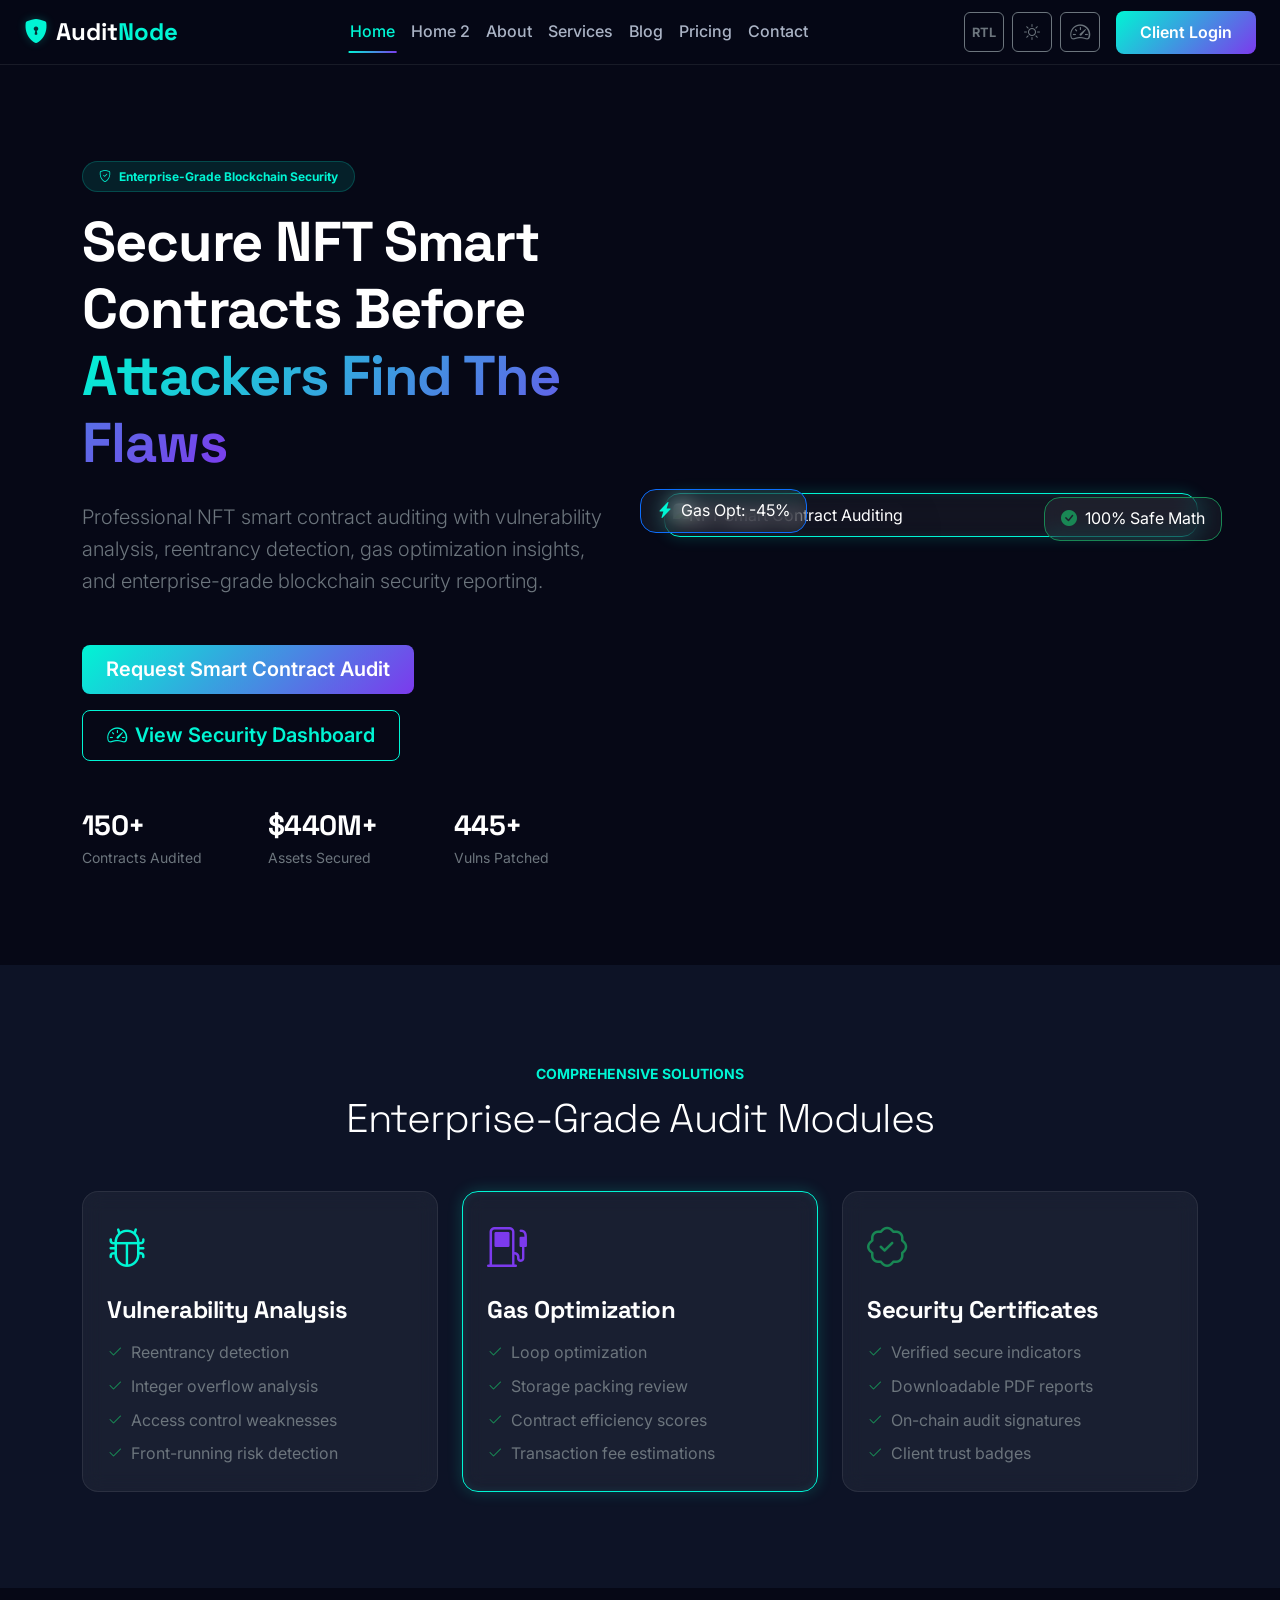
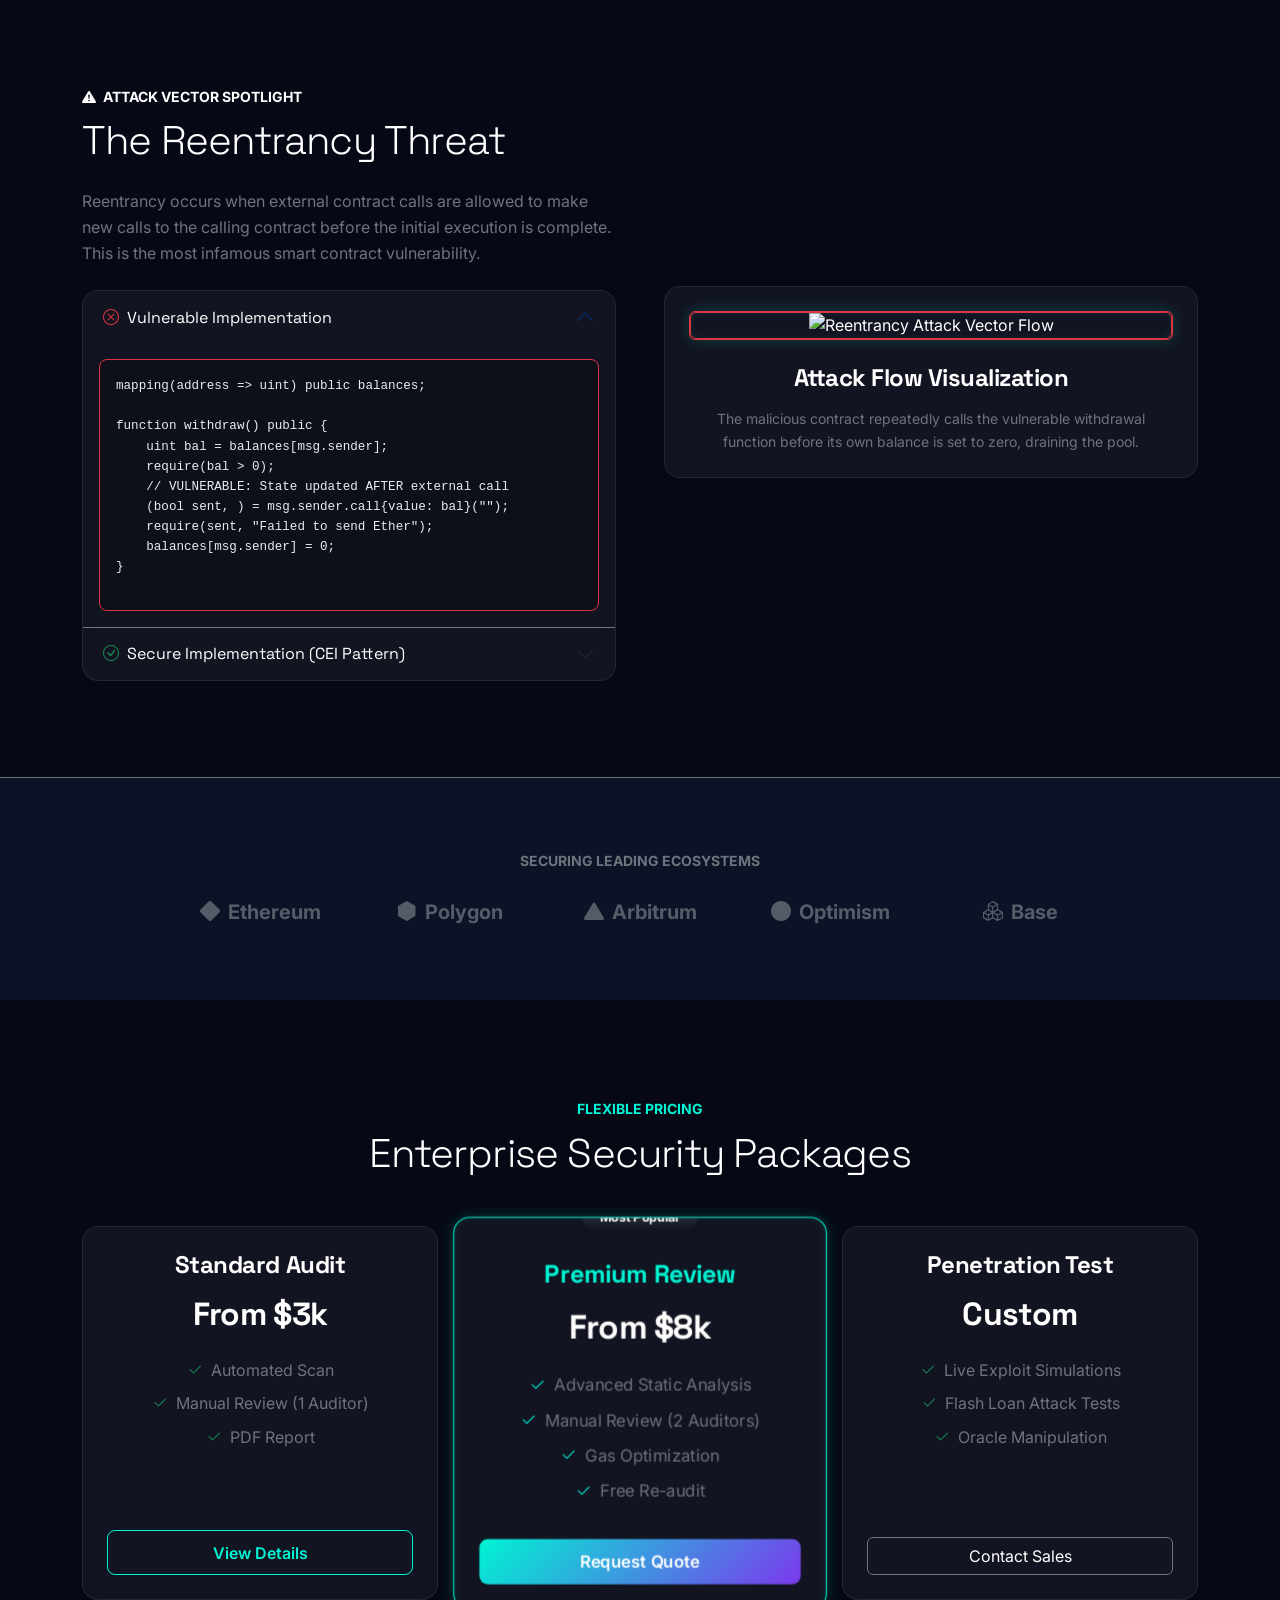
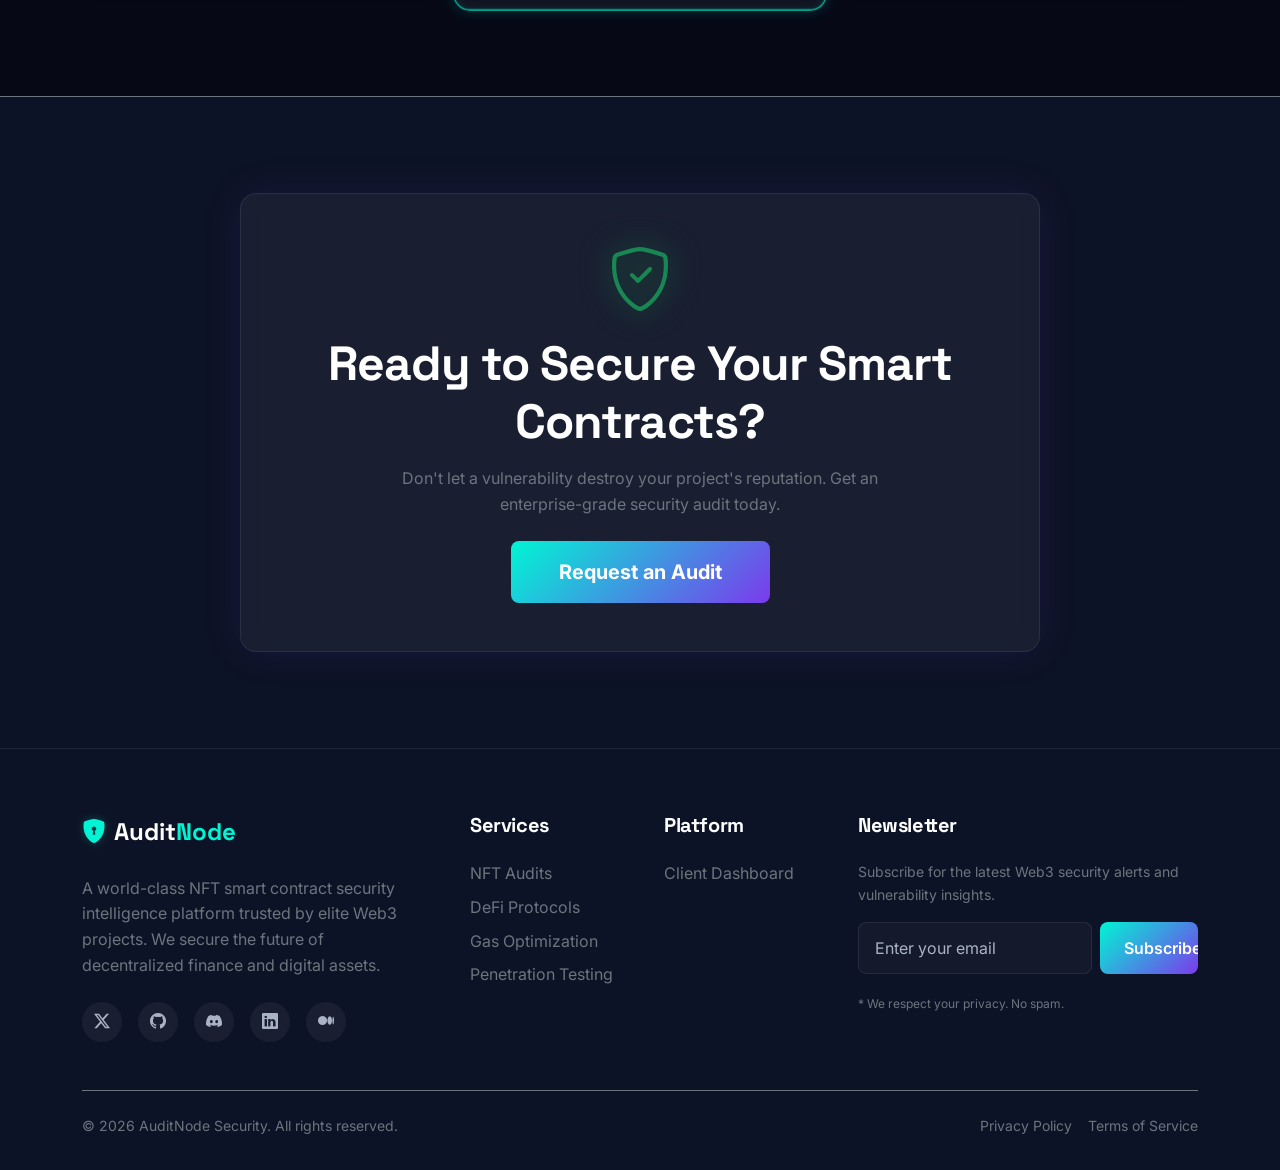
==== index.html @ d591d0d7 "first commit" ====
<!DOCTYPE html>
<html lang="en">
<head>
    <meta charset="UTF-8">
    <meta name="viewport" content="width=device-width, initial-scale=1.0">
    <title>Elite NFT Smart Contract Auditor | Web3 Security SaaS</title>
    <meta name="description" content="Professional NFT smart contract auditing with vulnerability analysis, reentrancy detection, gas optimization insights, and enterprise-grade blockchain security reporting.">
    
    <!-- Google Fonts -->
    <link rel="preconnect" href="https://fonts.googleapis.com">
    <link rel="preconnect" href="https://fonts.gstatic.com" crossorigin>
    <link href="https://fonts.googleapis.com/css2?family=Inter:wght@300;400;500;600&family=Space+Grotesk:wght@500;700&display=swap" rel="stylesheet">
    
    <!-- Bootstrap 5 CSS -->
    <link href="https://cdn.jsdelivr.net/npm/bootstrap@5.3.2/dist/css/bootstrap.min.css" rel="stylesheet">
    <!-- Bootstrap Icons -->
    <link rel="stylesheet" href="https://cdn.jsdelivr.net/npm/bootstrap-icons@1.11.1/font/bootstrap-icons.css">
    <!-- Prism.js CSS (Dark Theme) -->
    <link href="https://cdnjs.cloudflare.com/ajax/libs/prism/1.29.0/themes/prism-tomorrow.min.css" rel="stylesheet" />
    
    <!-- Custom CSS -->
    <link rel="stylesheet" href="assets/css/style.css">
    <link rel="stylesheet" href="assets/css/dark-mode.css">
    <link rel="stylesheet" href="assets/css/rtl.css">
</head>
<body data-theme="dark">

    <!-- Navbar -->
    <nav class="navbar navbar-expand-xl navbar-glass">
        <div class="container-fluid px-4">
            <!-- Left: Logo & Brand -->
            <a class="navbar-brand" href="index.html">
                <i class="bi bi-shield-lock-fill"></i>
                <span>Audit<span class="text-primary-accent">Node</span></span>
            </a>
            
            <!-- Mobile Toggle -->
            <button class="navbar-toggler border-0 shadow-none text-body" type="button" data-bs-toggle="collapse" data-bs-target="#navbarNav">
                <i class="bi bi-list fs-2"></i>
            </button>
            
            <!-- Center & Right -->
            <div class="collapse navbar-collapse" id="navbarNav">
                <ul class="navbar-nav mx-auto">
                    <li class="nav-item"><a class="nav-link active" href="index.html">Home</a></li>
                    <li class="nav-item"><a class="nav-link" href="home2.html">Home 2</a></li>
                    <li class="nav-item"><a class="nav-link" href="about.html">About</a></li>
                    <li class="nav-item"><a class="nav-link" href="services.html">Services</a></li>
                    <li class="nav-item"><a class="nav-link" href="blog.html">Blog</a></li>
                    <li class="nav-item"><a class="nav-link" href="pricing.html">Pricing</a></li>
                    <li class="nav-item"><a class="nav-link" href="contact.html">Contact</a></li>
                </ul>
                <div class="d-flex align-items-center gap-2 mt-3 mt-xl-0">
                    <a href="#" id="rtlToggle" class="btn btn-outline-secondary d-flex align-items-center justify-content-center fw-bold" style="width: 40px; height: 40px; font-size: 0.8rem;" title="Toggle RTL">RTL</a>
                    <a href="#" id="themeToggle" class="btn btn-outline-secondary d-flex align-items-center justify-content-center" style="width: 40px; height: 40px;" title="Toggle Theme"><i class="bi bi-sun fs-5"></i></a>
                    <a href="dashboard.html" class="btn btn-outline-secondary d-flex align-items-center justify-content-center" style="width: 40px; height: 40px;" title="Dashboard"><i class="bi bi-speedometer2 fs-5"></i></a>
                    <a href="login.html" class="btn btn-gradient fw-semibold ms-2">Client Login</a>
                </div>
            </div>
        </div>
    </nav>

    <!-- Hero Section -->
    <section class="hero-section">
        <div id="particles-js"></div>
        <div class="container hero-content">
            <div class="row align-items-center g-5">
                <div class="col-lg-6 fade-up">
                    <div class="badge badge-soft-info mb-3 px-3 py-2 rounded-pill">
                        <i class="bi bi-shield-check me-2"></i>Enterprise-Grade Blockchain Security
                    </div>
                    <h1 class="display-4 fw-bold mb-4">
                        Secure NFT Smart Contracts Before <span class="text-gradient">Attackers Find The Flaws</span>
                    </h1>
                    <p class="lead text-secondary mb-5">
                        Professional NFT smart contract auditing with vulnerability analysis, reentrancy detection, gas optimization insights, and enterprise-grade blockchain security reporting.
                    </p>
                    <div class="d-flex flex-wrap gap-3">
                        <a href="contact.html" class="btn btn-gradient btn-lg">Request Smart Contract Audit</a>
                        <a href="dashboard.html" class="btn btn-outline-glow btn-lg"><i class="bi bi-speedometer2 me-2"></i>View Security Dashboard</a>
                    </div>
                    
                    <div class="row mt-5">
                        <div class="col-4">
                            <h3 class="mb-1 fw-bold"><span class="counter-value" data-target="150">0</span>+</h3>
                            <p class="text-secondary small mb-0">Contracts Audited</p>
                        </div>
                        <div class="col-4">
                            <h3 class="mb-1 fw-bold">$<span class="counter-value" data-target="500">0</span>M+</h3>
                            <p class="text-secondary small mb-0">Assets Secured</p>
                        </div>
                        <div class="col-4">
                            <h3 class="mb-1 fw-bold"><span class="counter-value" data-target="450">0</span>+</h3>
                            <p class="text-secondary small mb-0">Vulns Patched</p>
                        </div>
                    </div>
                </div>
                <div class="col-lg-6 hero-visual fade-up position-relative">
                    <!-- NFT Image Card -->
                    <div class="glass-card neon-border p-2 position-relative" style="z-index: 2;">
                        <img src="https://storage.ghost.io/c/d1/14/d114cb3d-6b95-4710-8c36-fdcbff0ed991/content/images/2025/06/nft-min-1.jpg" alt="NFT Smart Contract Auditing" class="img-fluid rounded w-100 shadow-lg">
                    </div>
                    
                    <!-- Floating Elements -->
                    <div class="position-absolute glass-card px-3 py-2 border-success" style="top: 10%; right: 0; z-index: 3; animation: float 4s ease-in-out infinite;">
                        <i class="bi bi-check-circle-fill text-success me-2"></i>100% Safe Math
                    </div>
                    <div class="position-absolute glass-card px-3 py-2 border-primary" style="bottom: 10%; left: 0; z-index: 3; animation: float 5s ease-in-out infinite alternate;">
                        <i class="bi bi-lightning-charge-fill text-primary-accent me-2"></i>Gas Opt: -45%
                    </div>
                </div>
            </div>
        </div>
    </section>

    <!-- Services / Modules Section -->
    <section class="py-5 bg-secondary-dark">
        <div class="container py-5">
            <div class="text-center mb-5 fade-up">
                <span class="text-primary-accent fw-bold tracking-wide text-uppercase small">Comprehensive Solutions</span>
                <h2 class="display-6 mt-2">Enterprise-Grade Audit Modules</h2>
            </div>
            
            <div class="row g-4">
                <div class="col-md-4 fade-up">
                    <div class="glass-card h-100">
                        <div class="text-primary-accent fs-1 mb-3"><i class="bi bi-bug"></i></div>
                        <h4 class="mb-3">Vulnerability Analysis</h4>
                        <ul class="list-unstyled text-secondary mb-0">
                            <li class="mb-2"><i class="bi bi-check2 text-success me-2"></i>Reentrancy detection</li>
                            <li class="mb-2"><i class="bi bi-check2 text-success me-2"></i>Integer overflow analysis</li>
                            <li class="mb-2"><i class="bi bi-check2 text-success me-2"></i>Access control weaknesses</li>
                            <li><i class="bi bi-check2 text-success me-2"></i>Front-running risk detection</li>
                        </ul>
                    </div>
                </div>
                <div class="col-md-4 fade-up" style="transition-delay: 0.1s;">
                    <div class="glass-card h-100 neon-border">
                        <div class="text-secondary-accent fs-1 mb-3"><i class="bi bi-fuel-pump"></i></div>
                        <h4 class="mb-3">Gas Optimization</h4>
                        <ul class="list-unstyled text-secondary mb-0">
                            <li class="mb-2"><i class="bi bi-check2 text-success me-2"></i>Loop optimization</li>
                            <li class="mb-2"><i class="bi bi-check2 text-success me-2"></i>Storage packing review</li>
                            <li class="mb-2"><i class="bi bi-check2 text-success me-2"></i>Contract efficiency scores</li>
                            <li><i class="bi bi-check2 text-success me-2"></i>Transaction fee estimations</li>
                        </ul>
                    </div>
                </div>
                <div class="col-md-4 fade-up" style="transition-delay: 0.2s;">
                    <div class="glass-card h-100">
                        <div class="text-success fs-1 mb-3"><i class="bi bi-patch-check"></i></div>
                        <h4 class="mb-3">Security Certificates</h4>
                        <ul class="list-unstyled text-secondary mb-0">
                            <li class="mb-2"><i class="bi bi-check2 text-success me-2"></i>Verified secure indicators</li>
                            <li class="mb-2"><i class="bi bi-check2 text-success me-2"></i>Downloadable PDF reports</li>
                            <li class="mb-2"><i class="bi bi-check2 text-success me-2"></i>On-chain audit signatures</li>
                            <li><i class="bi bi-check2 text-success me-2"></i>Client trust badges</li>
                        </ul>
                    </div>
                </div>
            </div>
        </div>
    </section>

    <!-- Reentrancy Showcase Section -->
    <section class="py-5">
        <div class="container py-5">
            <div class="row align-items-center g-5">
                <div class="col-lg-6 fade-up">
                    <span class="text-alert-red fw-bold text-uppercase small"><i class="bi bi-exclamation-triangle-fill me-1"></i> Attack Vector Spotlight</span>
                    <h2 class="display-6 mt-2 mb-4">The Reentrancy Threat</h2>
                    <p class="text-secondary mb-4">Reentrancy occurs when external contract calls are allowed to make new calls to the calling contract before the initial execution is complete. This is the most infamous smart contract vulnerability.</p>
                    
                    <div class="accordion glass-card p-0" id="reentrancyAccordion">
                        <div class="accordion-item bg-transparent border-0 border-bottom border-secondary">
                            <h2 class="accordion-header">
                                <button class="accordion-button bg-transparent text-white shadow-none" type="button" data-bs-toggle="collapse" data-bs-target="#collapseOne">
                                    <i class="bi bi-x-circle text-danger me-2"></i> Vulnerable Implementation
                                </button>
                            </h2>
                            <div id="collapseOne" class="accordion-collapse collapse show" data-bs-parent="#reentrancyAccordion">
                                <div class="accordion-body p-0">
<div class="code-preview m-3 border-danger">
<pre><code class="language-solidity">mapping(address => uint) public balances;

function withdraw() public {
    uint bal = balances[msg.sender];
    require(bal > 0);
    // VULNERABLE: State updated AFTER external call
    (bool sent, ) = msg.sender.call{value: bal}("");
    require(sent, "Failed to send Ether");
    balances[msg.sender] = 0;
}</code></pre>
</div>
                                </div>
                            </div>
                        </div>
                        <div class="accordion-item bg-transparent border-0">
                            <h2 class="accordion-header">
                                <button class="accordion-button collapsed bg-transparent text-white shadow-none" type="button" data-bs-toggle="collapse" data-bs-target="#collapseTwo">
                                    <i class="bi bi-check-circle text-success me-2"></i> Secure Implementation (CEI Pattern)
                                </button>
                            </h2>
                            <div id="collapseTwo" class="accordion-collapse collapse" data-bs-parent="#reentrancyAccordion">
                                <div class="accordion-body p-0">
<div class="code-preview m-3 border-success">
<pre><code class="language-solidity">mapping(address => uint) public balances;

function withdraw() public {
    uint bal = balances[msg.sender];
    require(bal > 0);
    // SECURE: Checks, Effects, Interactions pattern
    balances[msg.sender] = 0; // State updated BEFORE external call
    (bool sent, ) = msg.sender.call{value: bal}("");
    require(sent, "Failed to send Ether");
}</code></pre>
</div>
                                </div>
                            </div>
                        </div>
                    </div>
                </div>
                <div class="col-lg-6 fade-up">
                    <div class="glass-card text-center p-4 position-relative">
                        <!-- Attack Vector Image -->
                        <div class="mb-4 rounded overflow-hidden position-relative neon-border border-danger">
                            <img src="https://media.licdn.com/dms/image/v2/D4E12AQFUWJrMq8ER4A/article-cover_image-shrink_720_1280/article-cover_image-shrink_720_1280/0/1655355223295?e=2147483647&v=beta&t=M8dAw0HPWgFffzDukhewVV6PoxAQ0pOAxGN2ofSIiz8" alt="Reentrancy Attack Vector Flow" class="img-fluid w-100">
                            <div class="position-absolute w-100 h-100 border border-danger top-0 start-0 rounded" style="animation: pulse 2s infinite; pointer-events: none;"></div>
                        </div>
                        <h4 class="mb-3">Attack Flow Visualization</h4>
                        <p class="text-secondary small mb-0">The malicious contract repeatedly calls the vulnerable withdrawal function before its own balance is set to zero, draining the pool.</p>
                    </div>
                </div>
            </div>
        </div>
    </section>

    <!-- New Section 1: Supported Networks -->
    <section class="py-5 bg-secondary-dark border-top border-secondary">
        <div class="container py-4 fade-up">
            <div class="row text-center mb-4">
                <div class="col-12">
                    <p class="text-secondary text-uppercase tracking-wide small fw-bold mb-0">Securing Leading Ecosystems</p>
                </div>
            </div>
            <div class="row g-4 align-items-center justify-content-center text-secondary opacity-75">
                <div class="col-6 col-md-2 text-center fs-5 fw-bold"><i class="bi bi-diamond-fill me-2"></i>Ethereum</div>
                <div class="col-6 col-md-2 text-center fs-5 fw-bold"><i class="bi bi-hexagon-fill me-2"></i>Polygon</div>
                <div class="col-6 col-md-2 text-center fs-5 fw-bold"><i class="bi bi-triangle-fill me-2"></i>Arbitrum</div>
                <div class="col-6 col-md-2 text-center fs-5 fw-bold"><i class="bi bi-circle-fill me-2"></i>Optimism</div>
                <div class="col-6 col-md-2 text-center fs-5 fw-bold"><i class="bi bi-boxes me-2"></i>Base</div>
            </div>
        </div>
    </section>

    <!-- New Section 2: Pricing Plans Preview -->
    <section class="py-5">
        <div class="container py-5">
            <div class="text-center mb-5 fade-up">
                <span class="text-primary-accent fw-bold text-uppercase small">Flexible Pricing</span>
                <h2 class="display-6 mt-2">Enterprise Security Packages</h2>
            </div>
            <div class="row g-4 justify-content-center">
                <div class="col-lg-4 col-md-6 fade-up">
                    <div class="glass-card h-100 p-4 text-center hover-effect d-flex flex-column">
                        <h4 class="mb-3">Standard Audit</h4>
                        <h2 class="fw-bold mb-4 text-white">From $3k</h2>
                        <ul class="list-unstyled text-secondary mb-4 flex-grow-1">
                            <li class="mb-2"><i class="bi bi-check2 text-success me-2"></i>Automated Scan</li>
                            <li class="mb-2"><i class="bi bi-check2 text-success me-2"></i>Manual Review (1 Auditor)</li>
                            <li class="mb-2"><i class="bi bi-check2 text-success me-2"></i>PDF Report</li>
                        </ul>
                        <a href="pricing.html" class="btn btn-outline-glow w-100 mt-auto">View Details</a>
                    </div>
                </div>
                <div class="col-lg-4 col-md-6 fade-up" style="transition-delay: 0.1s;">
                    <div class="glass-card h-100 p-4 text-center neon-border transform-hover position-relative d-flex flex-column" style="transform: scale(1.05); z-index: 2;">
                        <div class="position-absolute top-0 start-50 translate-middle badge bg-gradient rounded-pill px-3 py-2 text-white" style="background: var(--gradient-accent);">Most Popular</div>
                        <h4 class="mb-3 mt-3 text-primary-accent">Premium Review</h4>
                        <h2 class="fw-bold mb-4 text-white">From $8k</h2>
                        <ul class="list-unstyled text-secondary mb-4 flex-grow-1">
                            <li class="mb-2"><i class="bi bi-check2 text-primary-accent me-2"></i>Advanced Static Analysis</li>
                            <li class="mb-2"><i class="bi bi-check2 text-primary-accent me-2"></i>Manual Review (2 Auditors)</li>
                            <li class="mb-2"><i class="bi bi-check2 text-primary-accent me-2"></i>Gas Optimization</li>
                            <li class="mb-2"><i class="bi bi-check2 text-primary-accent me-2"></i>Free Re-audit</li>
                        </ul>
                        <a href="contact.html" class="btn btn-gradient w-100 mt-auto">Request Quote</a>
                    </div>
                </div>
                <div class="col-lg-4 col-md-6 fade-up" style="transition-delay: 0.2s;">
                    <div class="glass-card h-100 p-4 text-center hover-effect d-flex flex-column">
                        <h4 class="mb-3">Penetration Test</h4>
                        <h2 class="fw-bold mb-4 text-white">Custom</h2>
                        <ul class="list-unstyled text-secondary mb-4 flex-grow-1">
                            <li class="mb-2"><i class="bi bi-check2 text-success me-2"></i>Live Exploit Simulations</li>
                            <li class="mb-2"><i class="bi bi-check2 text-success me-2"></i>Flash Loan Attack Tests</li>
                            <li class="mb-2"><i class="bi bi-check2 text-success me-2"></i>Oracle Manipulation</li>
                        </ul>
                        <a href="contact.html" class="btn btn-outline-secondary border-secondary text-white w-100 mt-auto">Contact Sales</a>
                    </div>
                </div>
            </div>
        </div>
    </section>

    <!-- New Section 3: Final CTA -->
    <section class="py-5 position-relative overflow-hidden bg-secondary-dark border-top border-secondary">
        <div class="container py-5 text-center position-relative z-index-2 fade-up">
            <div class="glass-card p-5 border-secondary-accent mx-auto" style="max-width: 800px; box-shadow: 0 0 40px rgba(124, 58, 237, 0.1);">
                <i class="bi bi-shield-check display-3 text-success mb-3 d-block" style="filter: drop-shadow(0 0 15px rgba(34, 197, 94, 0.5));"></i>
                <h2 class="display-5 fw-bold mb-3">Ready to Secure Your Smart Contracts?</h2>
                <p class="text-secondary mb-4 mx-auto" style="max-width: 500px;">Don't let a vulnerability destroy your project's reputation. Get an enterprise-grade security audit today.</p>
                <div class="d-flex flex-column flex-sm-row justify-content-center gap-3">
                    <a href="contact.html" class="btn btn-gradient btn-lg px-5 py-3 fw-bold">Request an Audit</a>
                </div>
            </div>
        </div>
    </section>
    <!-- Footer -->
    <footer class="footer">
        <div class="container">
            <div class="row g-5">
                <div class="col-lg-4">
                    <a class="navbar-brand mb-4 d-inline-flex" href="index.html">
                        <i class="bi bi-shield-lock-fill"></i>
                        <span>Audit<span class="text-primary-accent">Node</span></span>
                    </a>
                    <p class="text-secondary mb-4">A world-class NFT smart contract security intelligence platform trusted by elite Web3 projects. We secure the future of decentralized finance and digital assets.</p>
                    <div class="d-flex gap-3">
                        <a href="#" class="social-icon"><i class="bi bi-twitter-x"></i></a>
                        <a href="#" class="social-icon"><i class="bi bi-github"></i></a>
                        <a href="#" class="social-icon"><i class="bi bi-discord"></i></a>
                        <a href="#" class="social-icon"><i class="bi bi-linkedin"></i></a>
                        <a href="#" class="social-icon"><i class="bi bi-medium"></i></a>
                    </div>
                </div>
                <div class="col-lg-2 col-md-4">
                    <h5 class="mb-4">Services</h5>
                    <ul class="list-unstyled text-secondary">
                        <li class="mb-2"><a href="#" class="text-secondary text-decoration-none hover-primary">NFT Audits</a></li>
                        <li class="mb-2"><a href="#" class="text-secondary text-decoration-none hover-primary">DeFi Protocols</a></li>
                        <li class="mb-2"><a href="#" class="text-secondary text-decoration-none hover-primary">Gas Optimization</a></li>
                        <li class="mb-2"><a href="#" class="text-secondary text-decoration-none hover-primary">Penetration Testing</a></li>
                    </ul>
                </div>
                <div class="col-lg-2 col-md-4">
                    <h5 class="mb-4">Platform</h5>
                    <ul class="list-unstyled text-secondary">
                        <li class="mb-2"><a href="dashboard.html" class="text-secondary text-decoration-none hover-primary">Client Dashboard</a></li>
                    </ul>
                </div>
                <div class="col-lg-4 col-md-4">
                    <h5 class="mb-4">Newsletter</h5>
                    <p class="text-secondary small mb-3">Subscribe for the latest Web3 security alerts and vulnerability insights.</p>
                    <form class="d-flex gap-2 mb-3">
                        <input type="email" class="form-control form-control-glass" placeholder="Enter your email">
                        <button class="btn btn-gradient" type="button">Subscribe</button>
                    </form>
                    <small class="text-secondary" style="font-size: 0.75rem;">* We respect your privacy. No spam.</small>
                </div>
            </div>
            <div class="border-top border-secondary mt-5 pt-4 d-flex flex-column flex-md-row justify-content-between align-items-center">
                <p class="text-secondary small mb-0">&copy; 2026 AuditNode Security. All rights reserved.</p>
                <div class="d-flex gap-3 mt-3 mt-md-0">
                    <a href="#" class="text-secondary small text-decoration-none hover-primary">Privacy Policy</a>
                    <a href="#" class="text-secondary small text-decoration-none hover-primary">Terms of Service</a>
                </div>
            </div>
        </div>
    </footer>

    <!-- Scripts -->
    <script src="https://cdn.jsdelivr.net/npm/bootstrap@5.3.2/dist/js/bootstrap.bundle.min.js"></script>
    <script src="https://cdnjs.cloudflare.com/ajax/libs/prism/1.29.0/prism.min.js"></script>
    <script src="https://cdnjs.cloudflare.com/ajax/libs/prism/1.29.0/components/prism-solidity.min.js"></script>
    <script src="https://cdn.jsdelivr.net/particles.js/2.0.0/particles.min.js"></script>
    <script src="https://cdn.jsdelivr.net/npm/chart.js"></script>
    <script src="assets/js/main.js"></script>
    
    <script>
        // Init Particles JS for Hero
        if(document.getElementById('particles-js')) {
            particlesJS("particles-js", {
                "particles": {
                    "number": { "value": 40, "density": { "enable": true, "value_area": 800 } },
                    "color": { "value": "#00f5d4" },
                    "shape": { "type": "circle" },
                    "opacity": { "value": 0.2, "random": false },
                    "size": { "value": 3, "random": true },
                    "line_linked": { "enable": true, "distance": 150, "color": "#7c3aed", "opacity": 0.2, "width": 1 },
                    "move": { "enable": true, "speed": 2, "direction": "none", "random": false, "straight": false, "out_mode": "out", "bounce": false }
                },
                "interactivity": {
                    "detect_on": "canvas",
                    "events": { "onhover": { "enable": true, "mode": "grab" }, "onclick": { "enable": true, "mode": "push" }, "resize": true },
                    "modes": { "grab": { "distance": 140, "line_linked": { "opacity": 0.5 } }, "push": { "particles_nb": 4 } }
                },
                "retina_detect": true
            });
        }
    </script>
</body>
</html>
---- assets/css/style.css ----
/* CSS Variables - Default (Dark Theme) */
:root {
    --primary-bg: #060816;
    --secondary-bg: #0d1326;
    --card-bg: rgba(255, 255, 255, 0.05);
    --primary-accent: #00f5d4;
    --secondary-accent: #7c3aed;
    --alert-red: #ef4444;
    --warning: #f59e0b;
    --success: #22c55e;
    --text-primary: #ffffff;
    --text-secondary: #aab3c5;
    --border-color: rgba(255, 255, 255, 0.08);
    --glow-color: rgba(0, 245, 212, 0.24);
    --gradient-accent: linear-gradient(135deg, #00f5d4, #7c3aed);
    --font-heading: 'Space Grotesk', sans-serif;
    --font-body: 'Inter', sans-serif;
    --navbar-bg: rgba(6, 8, 22, 0.8);
    --sidebar-bg: rgba(13, 19, 38, 0.95);
}

[data-theme="light"] {
    --primary-bg: #f8fafc;
    --secondary-bg: #ffffff;
    --card-bg: #ffffff;
    --primary-accent: #059669; /* Darker teal for contrast */
    --secondary-accent: #6d28d9;
    --alert-red: #dc2626;
    --warning: #d97706;
    --success: #16a34a;
    --text-primary: #0f172a;
    --text-secondary: #475569;
    --border-color: rgba(0, 0, 0, 0.1);
    --glow-color: rgba(5, 150, 105, 0.15);
    --navbar-bg: rgba(255, 255, 255, 0.8);
    --sidebar-bg: rgba(255, 255, 255, 0.95);
}

* {
    margin: 0;
    padding: 0;
    box-sizing: border-box;
}

body {
    font-family: var(--font-body);
    background-color: var(--primary-bg);
    color: var(--text-primary);
    line-height: 1.6;
    overflow-x: hidden;
    transition: background-color 0.3s ease, color 0.3s ease;
}

h1, h2, h3, h4, h5, h6 {
    font-family: var(--font-heading);
    font-weight: 700;
    color: var(--text-primary);
    margin-bottom: 1rem;
    letter-spacing: -0.02em;
}

a {
    color: var(--primary-accent);
    text-decoration: none;
    transition: all 0.3s ease;
}

a:hover {
    color: var(--text-primary);
    text-shadow: 0 0 8px var(--glow-color);
}

.hover-primary {
    transition: all 0.3s ease;
}

.hover-primary:hover {
    color: var(--primary-accent) !important;
    text-shadow: 0 0 8px var(--glow-color);
}

/* Typography Utilities */
.text-primary-accent { color: var(--primary-accent) !important; }
.text-secondary-accent { color: var(--secondary-accent) !important; }
.text-gradient {
    background: var(--gradient-accent);
    -webkit-background-clip: text;
    -webkit-text-fill-color: transparent;
    background-clip: text;
}

/* Background Utilities */
.bg-primary-dark { background-color: var(--primary-bg) !important; }
.bg-secondary-dark { background-color: var(--secondary-bg) !important; }

/* Navbar - Glassmorphism */
.navbar-glass {
    background: var(--navbar-bg);
    backdrop-filter: blur(12px);
    -webkit-backdrop-filter: blur(12px);
    border-bottom: 1px solid var(--border-color);
    position: sticky;
    top: 0;
    z-index: 1030;
    transition: all 0.3s ease;
}

.navbar-brand {
    font-family: var(--font-heading);
    font-weight: 700;
    font-size: 1.5rem;
    color: var(--text-primary) !important;
    display: flex;
    align-items: center;
    gap: 0.5rem;
}

.navbar-brand i {
    color: var(--primary-accent);
    text-shadow: 0 0 10px var(--glow-color);
}

.nav-link {
    color: var(--text-secondary) !important;
    font-weight: 500;
    padding: 0.5rem 1rem;
    position: relative;
    transition: color 0.3s ease;
}

.nav-link:hover, .nav-link.active {
    color: var(--primary-accent) !important;
}

.nav-link::after {
    content: '';
    position: absolute;
    bottom: 0;
    left: 50%;
    transform: translateX(-50%);
    width: 0;
    height: 2px;
    background: var(--gradient-accent);
    transition: width 0.3s ease;
}

.nav-link:hover::after, .nav-link.active::after {
    width: 80%;
}

/* Buttons */
.btn-gradient {
    background: var(--gradient-accent);
    color: #fff;
    border: none;
    border-radius: 8px;
    padding: 0.6rem 1.5rem;
    font-weight: 600;
    position: relative;
    overflow: hidden;
    z-index: 1;
    transition: all 0.3s ease;
}

.btn-gradient:hover {
    color: #fff;
    transform: translateY(-2px);
    box-shadow: 0 4px 15px var(--glow-color);
}

.btn-gradient::before {
    content: '';
    position: absolute;
    top: 0;
    left: 0;
    width: 100%;
    height: 100%;
    background: linear-gradient(135deg, #7c3aed, #00f5d4);
    z-index: -1;
    transition: opacity 0.3s ease;
    opacity: 0;
}

.btn-gradient:hover::before {
    opacity: 1;
}

.btn-outline-glow {
    background: transparent;
    color: var(--primary-accent);
    border: 1px solid var(--primary-accent);
    border-radius: 8px;
    padding: 0.6rem 1.5rem;
    font-weight: 600;
    transition: all 0.3s ease;
}

.btn-outline-glow:hover {
    background: rgba(0, 245, 212, 0.1);
    color: var(--primary-accent);
    box-shadow: 0 0 15px var(--glow-color);
}

/* Cards - Glassmorphism */
.glass-card {
    background: var(--card-bg);
    backdrop-filter: blur(10px);
    -webkit-backdrop-filter: blur(10px);
    border: 1px solid var(--border-color);
    border-radius: 16px;
    padding: 1.5rem;
    transition: transform 0.3s ease, box-shadow 0.3s ease;
    position: relative;
    overflow: hidden;
}

.glass-card:hover {
    transform: translateY(-5px);
    box-shadow: 0 8px 25px rgba(0,0,0,0.2), 0 0 15px var(--glow-color);
    border-color: var(--primary-accent);
}

.glass-card::before {
    content: '';
    position: absolute;
    top: 0;
    left: -100%;
    width: 50%;
    height: 100%;
    background: linear-gradient(90deg, transparent, rgba(255,255,255,0.05), transparent);
    transform: skewX(-25deg);
    animation: shine 6s infinite;
}

@keyframes shine {
    0% { left: -100%; }
    20% { left: 200%; }
    100% { left: 200%; }
}

/* Dashboard Layout */
.dashboard-wrapper {
    display: flex;
    min-height: calc(100vh - 76px); /* Adjust based on navbar height */
}

.sidebar {
    width: 280px;
    background: var(--secondary-bg);
    border-right: 1px solid var(--border-color);
    padding: 1.5rem 0;
    transition: all 0.3s ease;
    flex-shrink: 0;
}

.sidebar-link {
    display: flex;
    align-items: center;
    padding: 0.8rem 1.5rem;
    color: var(--text-secondary);
    text-decoration: none;
    font-weight: 500;
    transition: all 0.2s ease;
    border-left: 3px solid transparent;
}

.sidebar-link i {
    margin-right: 1rem;
    font-size: 1.2rem;
    width: 24px;
    text-align: center;
}

.sidebar-link:hover, .sidebar-link.active {
    background: rgba(255, 255, 255, 0.03);
    color: var(--primary-accent);
    border-left-color: var(--primary-accent);
}

.main-content {
    flex-grow: 1;
    padding: 2rem;
    overflow-y: auto;
    background: var(--primary-bg);
}

/* Badges */
.badge-soft-success { background: rgba(34, 197, 94, 0.1); color: var(--success); border: 1px solid rgba(34, 197, 94, 0.2); }
.badge-soft-warning { background: rgba(245, 158, 11, 0.1); color: var(--warning); border: 1px solid rgba(245, 158, 11, 0.2); }
.badge-soft-danger { background: rgba(239, 68, 68, 0.1); color: var(--alert-red); border: 1px solid rgba(239, 68, 68, 0.2); }
.badge-soft-info { background: rgba(0, 245, 212, 0.1); color: var(--primary-accent); border: 1px solid rgba(0, 245, 212, 0.2); }

/* Tables */
.table-glass {
    color: var(--text-primary);
    vertical-align: middle;
}
.table-glass th {
    border-bottom: 2px solid var(--border-color);
    color: var(--text-secondary);
    font-weight: 600;
    padding: 1rem;
}
.table-glass td {
    border-bottom: 1px solid var(--border-color);
    padding: 1rem;
    background: transparent !important;
}
.table-glass tbody tr {
    transition: background-color 0.2s ease;
}
.table-glass tbody tr:hover {
    background-color: rgba(255,255,255,0.02) !important;
}

/* Animations */
.fade-up {
    opacity: 0;
    transform: translateY(30px);
    transition: opacity 0.8s ease, transform 0.8s ease;
}
.fade-up.visible {
    opacity: 1;
    transform: translateY(0);
}

/* Floating Particles (Hero) */
#particles-js {
    position: absolute;
    width: 100%;
    height: 100%;
    top: 0;
    left: 0;
    z-index: 0;
}

/* Hero Section Specifics */
.hero-section {
    position: relative;
    padding: 6rem 0;
    overflow: hidden;
    min-height: 80vh;
    display: flex;
    align-items: center;
}
.hero-content {
    position: relative;
    z-index: 2;
}
.hero-visual {
    position: relative;
    z-index: 2;
}

/* Code Previews */
.code-preview {
    background: #0d1117;
    border: 1px solid var(--border-color);
    border-radius: 8px;
    padding: 1rem;
    overflow-x: auto;
    font-family: 'Fira Code', monospace;
    font-size: 0.9rem;
    color: #e6edf3;
    position: relative;
}
.code-header {
    display: flex;
    justify-content: space-between;
    align-items: center;
    padding-bottom: 0.5rem;
    margin-bottom: 1rem;
    border-bottom: 1px solid var(--border-color);
    color: var(--text-secondary);
}

/* Footer */
.footer {
    background: var(--secondary-bg);
    border-top: 1px solid var(--border-color);
    padding: 4rem 0 2rem;
    margin-top: auto;
}
.social-icon {
    display: inline-flex;
    align-items: center;
    justify-content: center;
    width: 40px;
    height: 40px;
    border-radius: 50%;
    background: rgba(255,255,255,0.05);
    color: var(--text-secondary);
    transition: all 0.3s ease;
}
.social-icon:hover {
    background: var(--primary-accent);
    color: #000;
    transform: translateY(-3px);
}

/* Forms */
.form-control-glass {
    background: rgba(255,255,255,0.03);
    border: 1px solid var(--border-color);
    color: var(--text-primary);
    border-radius: 8px;
    padding: 0.8rem 1rem;
}
.form-control-glass:focus {
    background: rgba(255,255,255,0.05);
    border-color: var(--primary-accent);
    box-shadow: 0 0 0 0.25rem rgba(0, 245, 212, 0.1);
    color: var(--text-primary);
}
.form-control-glass::placeholder {
    color: var(--text-secondary);
}

/* Utilities */
.z-index-1 { z-index: 1; }
.z-index-2 { z-index: 2; }
.min-vh-100 { min-height: 100vh; }

/* Responsive adjustments */
@media (max-width: 991.98px) {
    .sidebar {
        position: fixed;
        left: -280px;
        top: 76px;
        height: calc(100vh - 76px);
        z-index: 1020;
    }
    .sidebar.show {
        left: 0;
        box-shadow: 10px 0 30px rgba(0,0,0,0.5);
    }
    .main-content {
        padding: 1.5rem 1rem;
    }
}

@media (max-width: 768px) {
    .hero-section {
        padding: 4rem 0;
        text-align: center;
    }
    h1 { font-size: 2.2rem; }
}

/* Glow effects */
.neon-border {
    border: 1px solid var(--primary-accent);
    box-shadow: inset 0 0 10px rgba(0, 245, 212, 0.1), 0 0 15px rgba(0, 245, 212, 0.2);
}

/* RTL Support - added dynamically via body[dir="rtl"] */
[dir="rtl"] {
    text-align: right;
}
[dir="rtl"] .sidebar-link i {
    margin-right: 0;
    margin-left: 1rem;
}
[dir="rtl"] .ms-auto {
    margin-left: 0 !important;
    margin-right: auto !important;
}
[dir="rtl"] .me-3 {
    margin-right: 0 !important;
    margin-left: 1rem !important;
}

/* Pricing Card Scaling */
@media (min-width: 1200px) {
    .scale-xl-105 {
        transform: scale(1.05) !important;
        z-index: 2;
    }
    .scale-xl-105:hover {
        transform: scale(1.05) translateY(-5px) !important;
    }
}
---- assets/css/dark-mode.css ----
/* Dark Mode Specific Overrides if needed. Base is already dark, so we can leave this mostly empty or put dark-specific overrides here. */
[data-theme="dark"] {
    /* Most dark styles are defined as default in style.css */
}
---- assets/css/rtl.css ----
/* RTL Support */
body[dir="rtl"] {
    direction: rtl;
    text-align: right;
}

[dir="rtl"] .sidebar-link i {
    margin-right: 0;
    margin-left: 1rem;
}

[dir="rtl"] .sidebar-link {
    border-left: none;
    border-right: 3px solid transparent;
}

[dir="rtl"] .sidebar-link:hover, [dir="rtl"] .sidebar-link.active {
    border-right-color: var(--primary-accent);
}

[dir="rtl"] .ms-auto {
    margin-left: 0 !important;
    margin-right: auto !important;
}

[dir="rtl"] .me-auto {
    margin-right: 0 !important;
    margin-left: auto !important;
}

[dir="rtl"] .pe-3 {
    padding-right: 0 !important;
    padding-left: 1rem !important;
}

[dir="rtl"] .ps-3 {
    padding-left: 0 !important;
    padding-right: 1rem !important;
}

[dir="rtl"] .me-2, [dir="rtl"] .me-3, [dir="rtl"] .me-4 {
    margin-right: 0 !important;
}

[dir="rtl"] .ms-2, [dir="rtl"] .ms-3, [dir="rtl"] .ms-4 {
    margin-left: 0 !important;
}

[dir="rtl"] .float-end {
    float: left !important;
}

[dir="rtl"] .float-start {
    float: right !important;
}
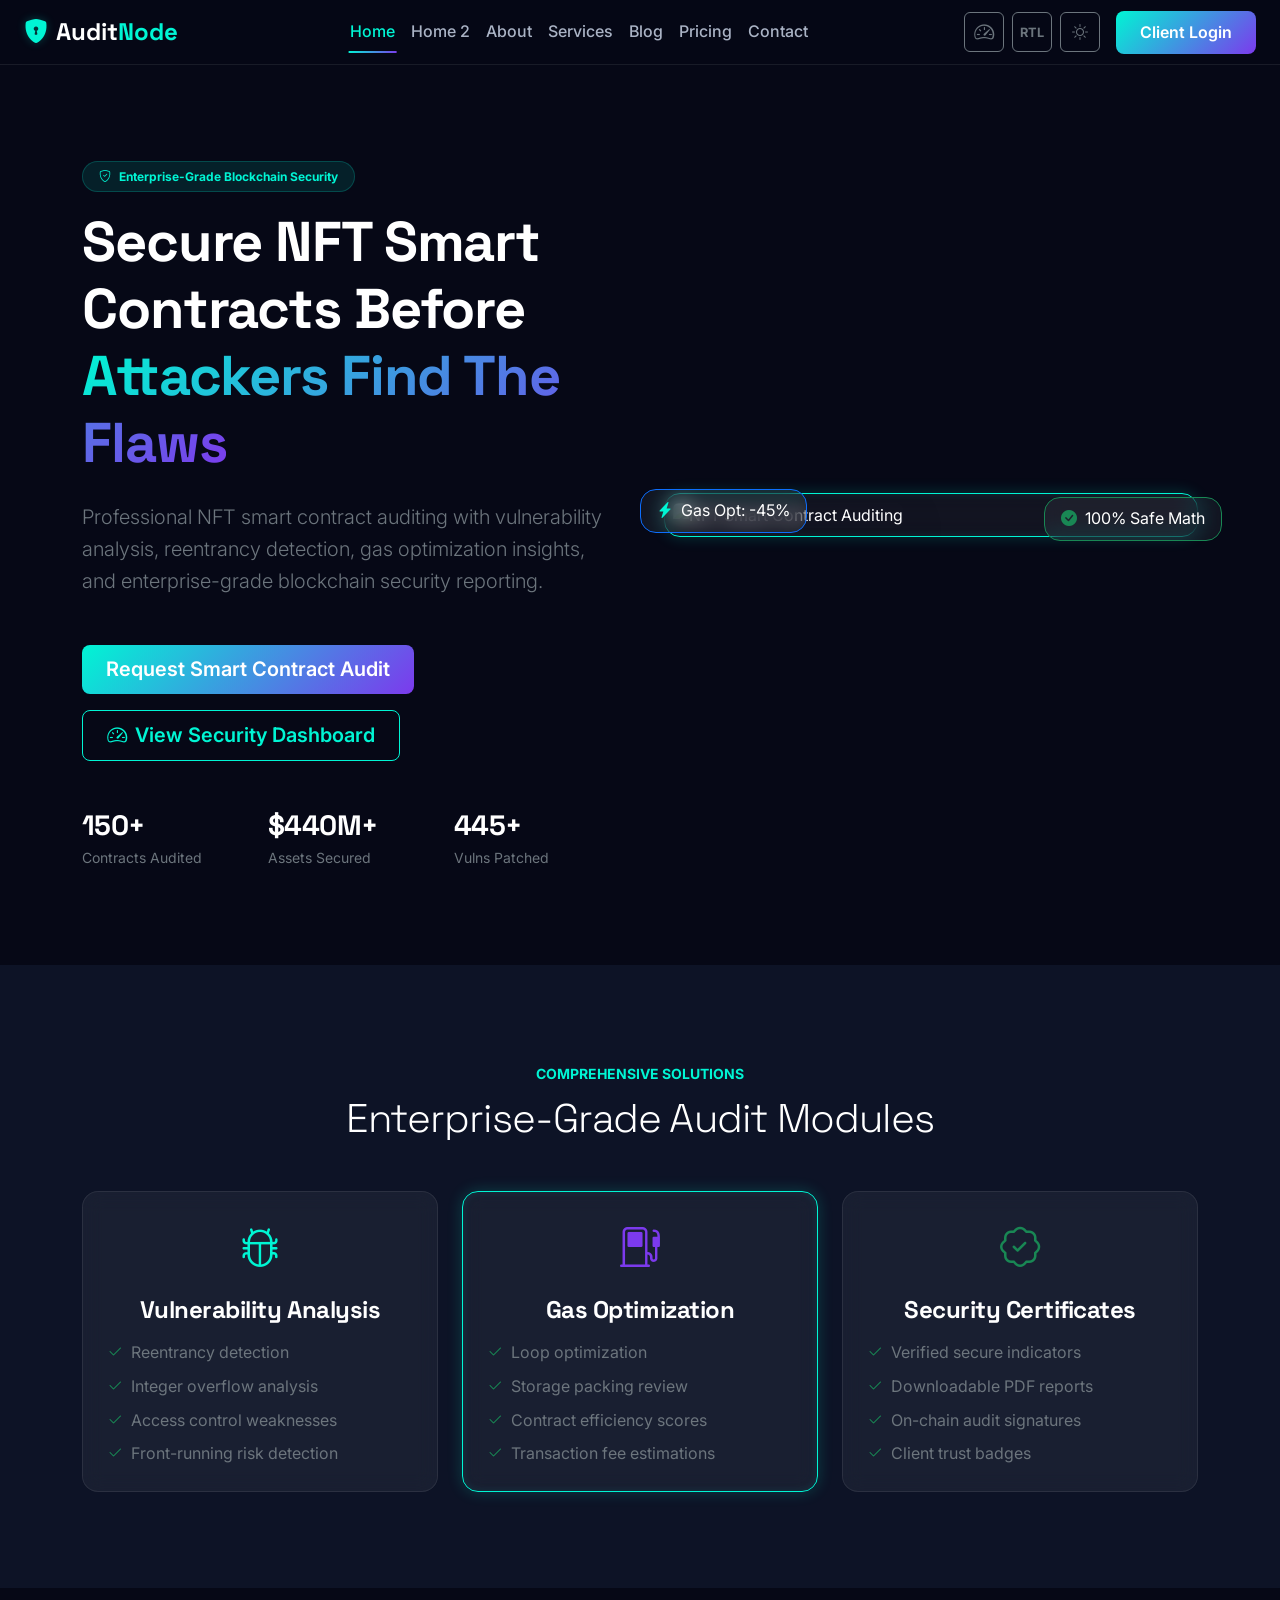
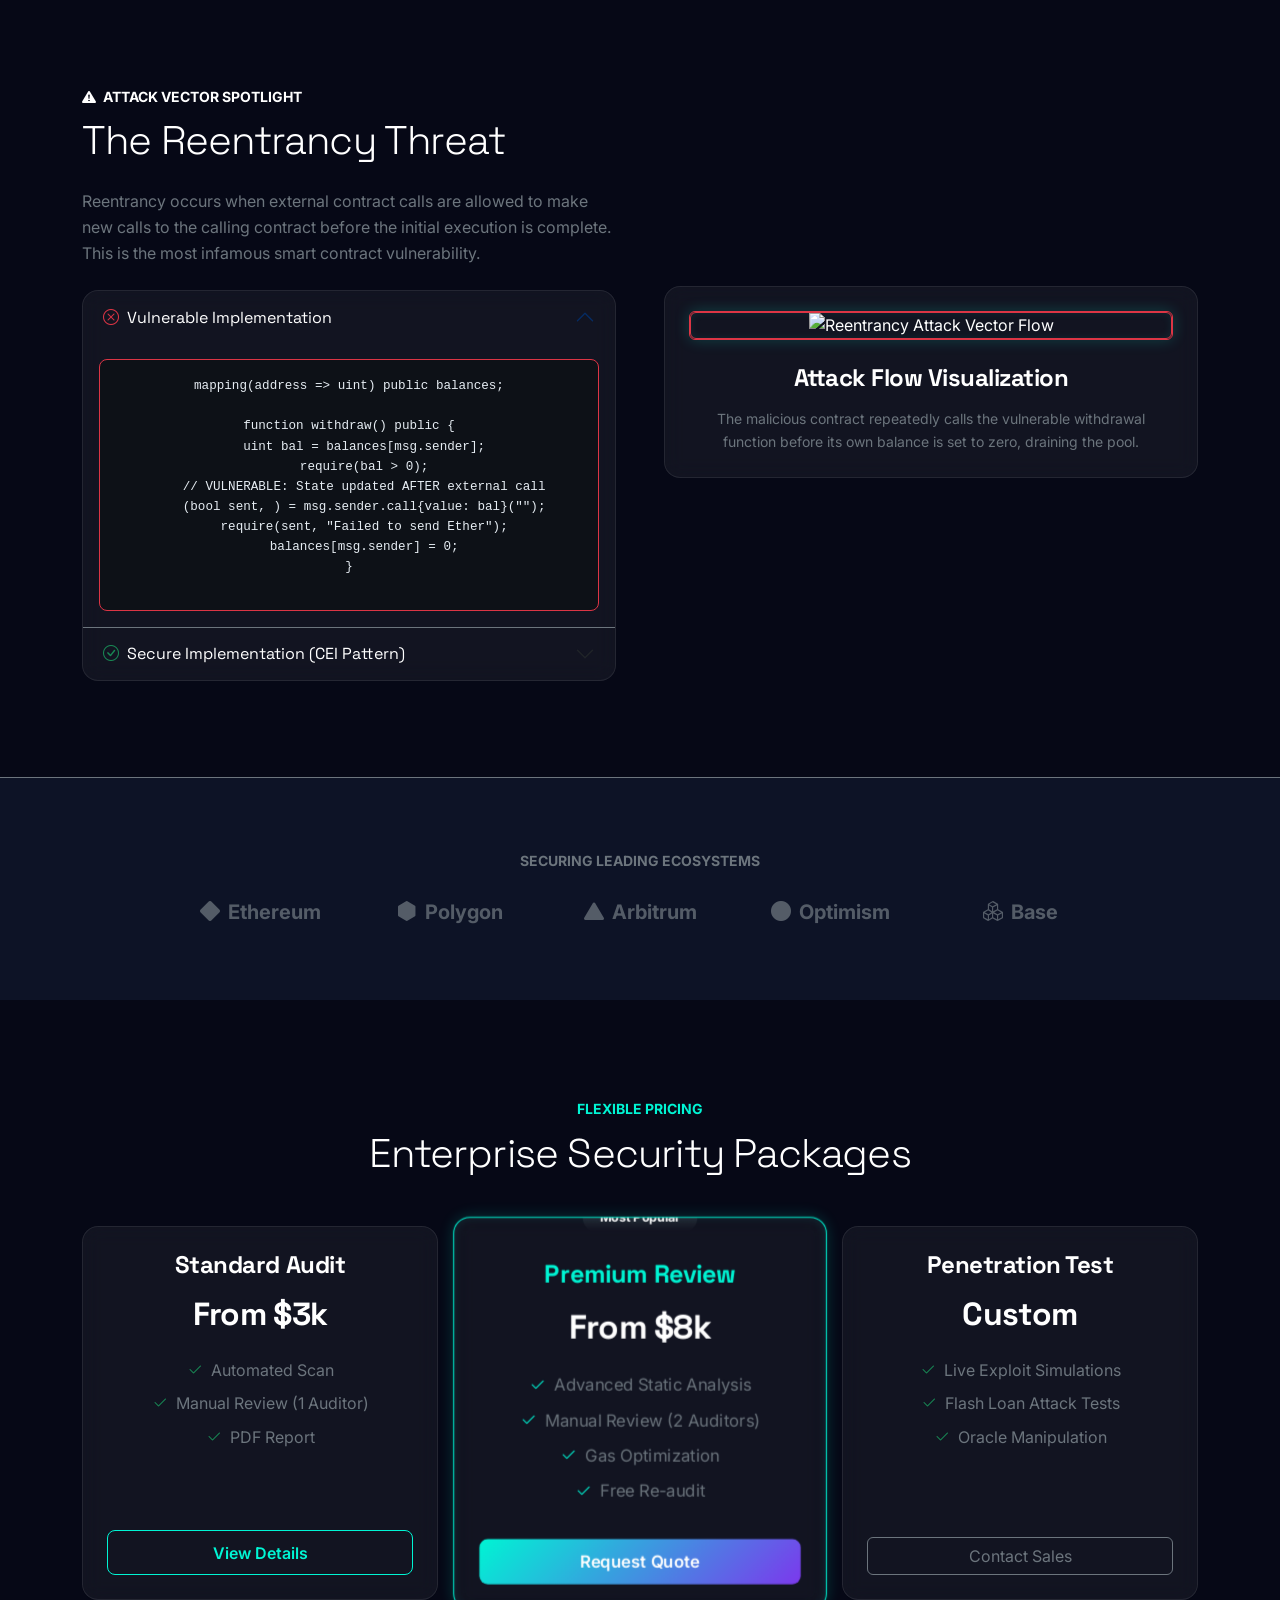
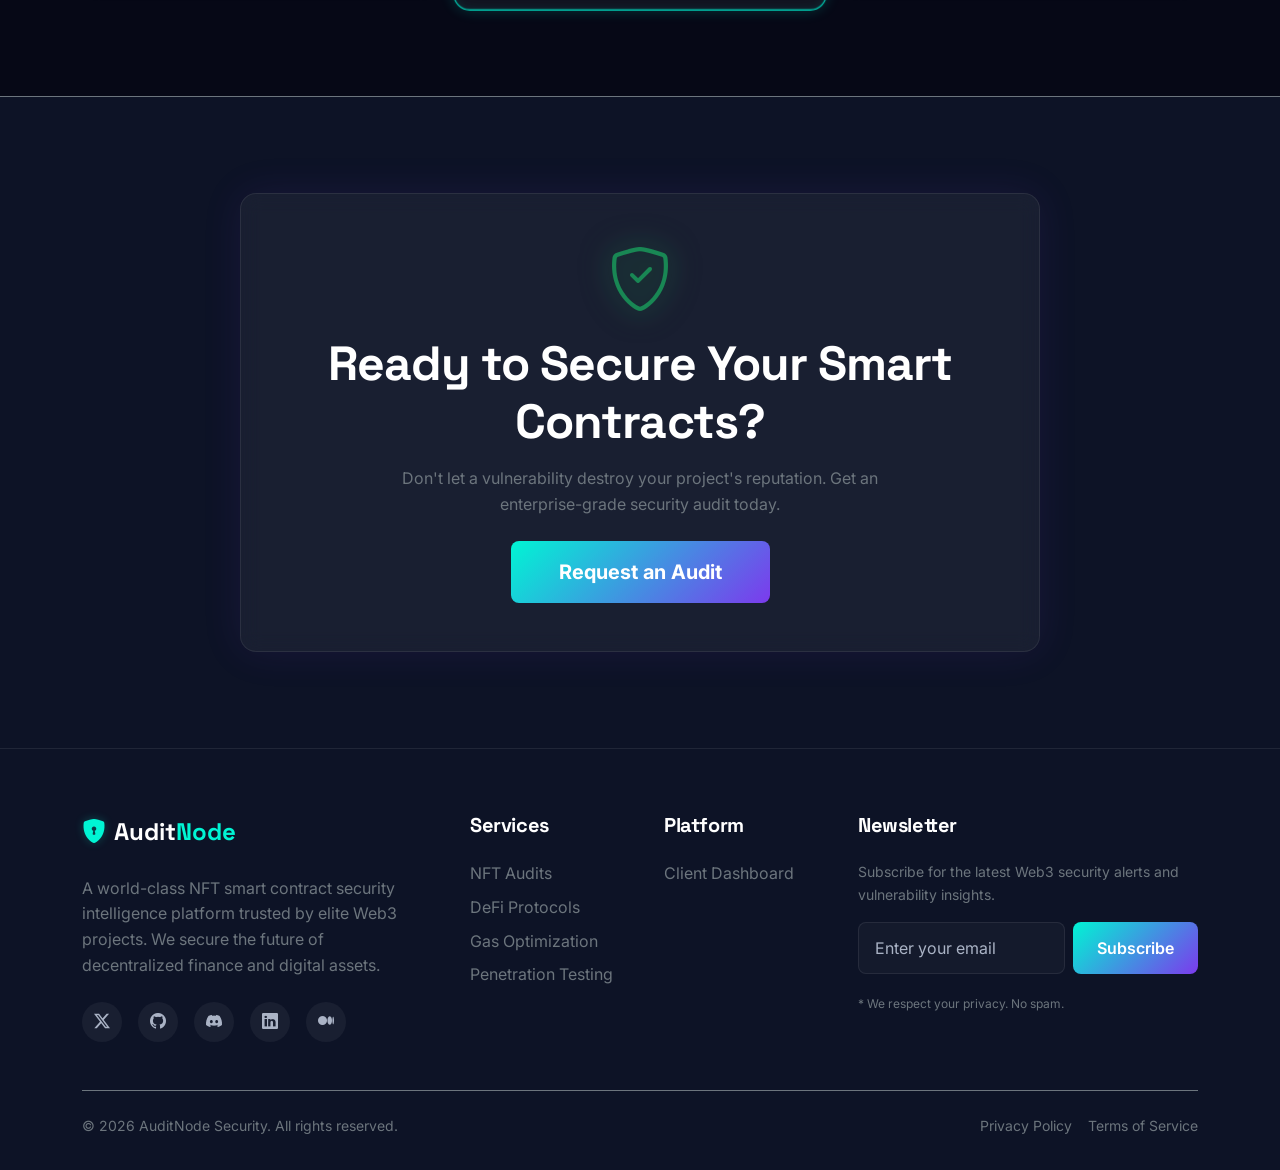
==== commit 22e09f50: "Update website pages and add favicon" ====
--- a/index.html
+++ b/index.html
@@ -4,6 +4,8 @@
     <meta charset="UTF-8">
     <meta name="viewport" content="width=device-width, initial-scale=1.0">
     <title>Elite NFT Smart Contract Auditor | Web3 Security SaaS</title>
+    
+    <link rel="icon" type="image/svg+xml" href="favicon.svg">
     <meta name="description" content="Professional NFT smart contract auditing with vulnerability analysis, reentrancy detection, gas optimization insights, and enterprise-grade blockchain security reporting.">
     
     <!-- Google Fonts -->
@@ -51,9 +53,9 @@
                     <li class="nav-item"><a class="nav-link" href="contact.html">Contact</a></li>
                 </ul>
                 <div class="d-flex align-items-center gap-2 mt-3 mt-xl-0">
+                    <a href="dashboard.html" class="btn btn-outline-secondary d-flex align-items-center justify-content-center" style="width: 40px; height: 40px;" title="Dashboard"><i class="bi bi-speedometer2 fs-5"></i></a>
                     <a href="#" id="rtlToggle" class="btn btn-outline-secondary d-flex align-items-center justify-content-center fw-bold" style="width: 40px; height: 40px; font-size: 0.8rem;" title="Toggle RTL">RTL</a>
                     <a href="#" id="themeToggle" class="btn btn-outline-secondary d-flex align-items-center justify-content-center" style="width: 40px; height: 40px;" title="Toggle Theme"><i class="bi bi-sun fs-5"></i></a>
-                    <a href="dashboard.html" class="btn btn-outline-secondary d-flex align-items-center justify-content-center" style="width: 40px; height: 40px;" title="Dashboard"><i class="bi bi-speedometer2 fs-5"></i></a>
                     <a href="login.html" class="btn btn-gradient fw-semibold ms-2">Client Login</a>
                 </div>
             </div>
@@ -76,8 +78,8 @@
                         Professional NFT smart contract auditing with vulnerability analysis, reentrancy detection, gas optimization insights, and enterprise-grade blockchain security reporting.
                     </p>
                     <div class="d-flex flex-wrap gap-3">
-                        <a href="contact.html" class="btn btn-gradient btn-lg">Request Smart Contract Audit</a>
-                        <a href="dashboard.html" class="btn btn-outline-glow btn-lg"><i class="bi bi-speedometer2 me-2"></i>View Security Dashboard</a>
+                        <a href="contact.html" class="btn btn-gradient btn-lg hero-cta-btn">Request Smart Contract Audit</a>
+                        <a href="dashboard.html" class="btn btn-outline-glow btn-lg hero-cta-btn"><i class="bi bi-speedometer2 me-2"></i>View Security Dashboard</a>
                     </div>
                     
                     <div class="row mt-5">
@@ -124,8 +126,8 @@
             <div class="row g-4">
                 <div class="col-md-4 fade-up">
                     <div class="glass-card h-100">
-                        <div class="text-primary-accent fs-1 mb-3"><i class="bi bi-bug"></i></div>
-                        <h4 class="mb-3">Vulnerability Analysis</h4>
+                        <div class="text-primary-accent fs-1 mb-3 text-center"><i class="bi bi-bug"></i></div>
+                        <h4 class="mb-3 text-center">Vulnerability Analysis</h4>
                         <ul class="list-unstyled text-secondary mb-0">
                             <li class="mb-2"><i class="bi bi-check2 text-success me-2"></i>Reentrancy detection</li>
                             <li class="mb-2"><i class="bi bi-check2 text-success me-2"></i>Integer overflow analysis</li>
@@ -136,8 +138,8 @@
                 </div>
                 <div class="col-md-4 fade-up" style="transition-delay: 0.1s;">
                     <div class="glass-card h-100 neon-border">
-                        <div class="text-secondary-accent fs-1 mb-3"><i class="bi bi-fuel-pump"></i></div>
-                        <h4 class="mb-3">Gas Optimization</h4>
+                        <div class="text-secondary-accent fs-1 mb-3 text-center"><i class="bi bi-fuel-pump"></i></div>
+                        <h4 class="mb-3 text-center">Gas Optimization</h4>
                         <ul class="list-unstyled text-secondary mb-0">
                             <li class="mb-2"><i class="bi bi-check2 text-success me-2"></i>Loop optimization</li>
                             <li class="mb-2"><i class="bi bi-check2 text-success me-2"></i>Storage packing review</li>
@@ -148,8 +150,8 @@
                 </div>
                 <div class="col-md-4 fade-up" style="transition-delay: 0.2s;">
                     <div class="glass-card h-100">
-                        <div class="text-success fs-1 mb-3"><i class="bi bi-patch-check"></i></div>
-                        <h4 class="mb-3">Security Certificates</h4>
+                        <div class="text-success fs-1 mb-3 text-center"><i class="bi bi-patch-check"></i></div>
+                        <h4 class="mb-3 text-center">Security Certificates</h4>
                         <ul class="list-unstyled text-secondary mb-0">
                             <li class="mb-2"><i class="bi bi-check2 text-success me-2"></i>Verified secure indicators</li>
                             <li class="mb-2"><i class="bi bi-check2 text-success me-2"></i>Downloadable PDF reports</li>
@@ -163,7 +165,7 @@
     </section>
 
     <!-- Reentrancy Showcase Section -->
-    <section class="py-5">
+    <section class="py-5 flexible-pricing-section">
         <div class="container py-5">
             <div class="row align-items-center g-5">
                 <div class="col-lg-6 fade-up">
@@ -264,7 +266,7 @@
                 <div class="col-lg-4 col-md-6 fade-up">
                     <div class="glass-card h-100 p-4 text-center hover-effect d-flex flex-column">
                         <h4 class="mb-3">Standard Audit</h4>
-                        <h2 class="fw-bold mb-4 text-white">From $3k</h2>
+                        <h2 class="fw-bold mb-4 package-price">From $3k</h2>
                         <ul class="list-unstyled text-secondary mb-4 flex-grow-1">
                             <li class="mb-2"><i class="bi bi-check2 text-success me-2"></i>Automated Scan</li>
                             <li class="mb-2"><i class="bi bi-check2 text-success me-2"></i>Manual Review (1 Auditor)</li>
@@ -277,7 +279,7 @@
                     <div class="glass-card h-100 p-4 text-center neon-border transform-hover position-relative d-flex flex-column" style="transform: scale(1.05); z-index: 2;">
                         <div class="position-absolute top-0 start-50 translate-middle badge bg-gradient rounded-pill px-3 py-2 text-white" style="background: var(--gradient-accent);">Most Popular</div>
                         <h4 class="mb-3 mt-3 text-primary-accent">Premium Review</h4>
-                        <h2 class="fw-bold mb-4 text-white">From $8k</h2>
+                        <h2 class="fw-bold mb-4 package-price">From $8k</h2>
                         <ul class="list-unstyled text-secondary mb-4 flex-grow-1">
                             <li class="mb-2"><i class="bi bi-check2 text-primary-accent me-2"></i>Advanced Static Analysis</li>
                             <li class="mb-2"><i class="bi bi-check2 text-primary-accent me-2"></i>Manual Review (2 Auditors)</li>
@@ -290,13 +292,13 @@
                 <div class="col-lg-4 col-md-6 fade-up" style="transition-delay: 0.2s;">
                     <div class="glass-card h-100 p-4 text-center hover-effect d-flex flex-column">
                         <h4 class="mb-3">Penetration Test</h4>
-                        <h2 class="fw-bold mb-4 text-white">Custom</h2>
+                        <h2 class="fw-bold mb-4 package-price">Custom</h2>
                         <ul class="list-unstyled text-secondary mb-4 flex-grow-1">
                             <li class="mb-2"><i class="bi bi-check2 text-success me-2"></i>Live Exploit Simulations</li>
                             <li class="mb-2"><i class="bi bi-check2 text-success me-2"></i>Flash Loan Attack Tests</li>
                             <li class="mb-2"><i class="bi bi-check2 text-success me-2"></i>Oracle Manipulation</li>
                         </ul>
-                        <a href="contact.html" class="btn btn-outline-secondary border-secondary text-white w-100 mt-auto">Contact Sales</a>
+                        <a href="contact.html" class="btn btn-outline-secondary border-secondary w-100 mt-auto">Contact Sales</a>
                     </div>
                 </div>
             </div>
@@ -401,3 +403,5 @@
     </script>
 </body>
 </html>
+
+
--- a/assets/css/style.css
+++ b/assets/css/style.css
@@ -201,6 +201,37 @@
     box-shadow: 0 0 15px var(--glow-color);
 }
 
+/* Home hero CTA size consistency */
+.hero-cta-btn {
+    min-width: 265px;
+    min-height: 48px;
+    display: inline-flex;
+    align-items: center;
+    justify-content: center;
+}
+
+/* Home flexible pricing readability/alignment */
+.flexible-pricing-section .package-price {
+    color: var(--text-primary);
+}
+.flexible-pricing-section .glass-card {
+    text-align: center;
+}
+.flexible-pricing-section .glass-card.d-flex.flex-column {
+    align-items: center;
+}
+.flexible-pricing-section .glass-card ul {
+    width: 100%;
+    margin-left: auto;
+    margin-right: auto;
+    text-align: center;
+}
+.flexible-pricing-section .glass-card ul li {
+    display: flex;
+    align-items: center;
+    justify-content: center;
+}
+
 /* Cards - Glassmorphism */
 .glass-card {
     background: var(--card-bg);
@@ -381,6 +412,16 @@
     padding: 4rem 0 2rem;
     margin-top: auto;
 }
+.footer form.d-flex {
+    flex-wrap: wrap;
+}
+.footer form.d-flex .form-control {
+    flex: 1 1 180px;
+    min-width: 0;
+}
+.footer form.d-flex .btn {
+    flex: 0 0 auto;
+}
 .social-icon {
     display: inline-flex;
     align-items: center;
@@ -398,6 +439,38 @@
     transform: translateY(-3px);
 }
 
+/* Back to Top */
+.back-to-top {
+    position: fixed;
+    right: 24px;
+    bottom: 24px;
+    width: 44px;
+    height: 44px;
+    border-radius: 50%;
+    border: 1px solid var(--border-color);
+    background: var(--secondary-bg);
+    color: var(--text-primary);
+    display: inline-flex;
+    align-items: center;
+    justify-content: center;
+    text-decoration: none;
+    z-index: 1040;
+    opacity: 0;
+    visibility: hidden;
+    transform: translateY(8px);
+    transition: all 0.25s ease;
+}
+.back-to-top.show {
+    opacity: 1;
+    visibility: visible;
+    transform: translateY(0);
+}
+.back-to-top:hover {
+    color: #000;
+    background: var(--primary-accent);
+    border-color: var(--primary-accent);
+}
+
 /* Forms */
 .form-control-glass {
     background: rgba(255,255,255,0.03);
@@ -421,7 +494,32 @@
 .z-index-2 { z-index: 2; }
 .min-vh-100 { min-height: 100vh; }
 
+/* Auth page top-right controls (desktop only) */
+.auth-top-controls {
+    position: static;
+}
+
+@media (min-width: 992px) {
+    .auth-page .auth-top-controls {
+        position: fixed;
+        top: 20px;
+        right: 24px;
+        z-index: 1035;
+        margin-bottom: 0 !important;
+    }
+}
+
 /* Responsive adjustments */
+@media (max-width: 1199.98px) {
+    .navbar-nav .nav-link::after {
+        display: none;
+    }
+
+    .flexible-pricing-section .row.align-items-center {
+        align-items: flex-start !important;
+    }
+}
+
 @media (max-width: 991.98px) {
     .sidebar {
         position: fixed;
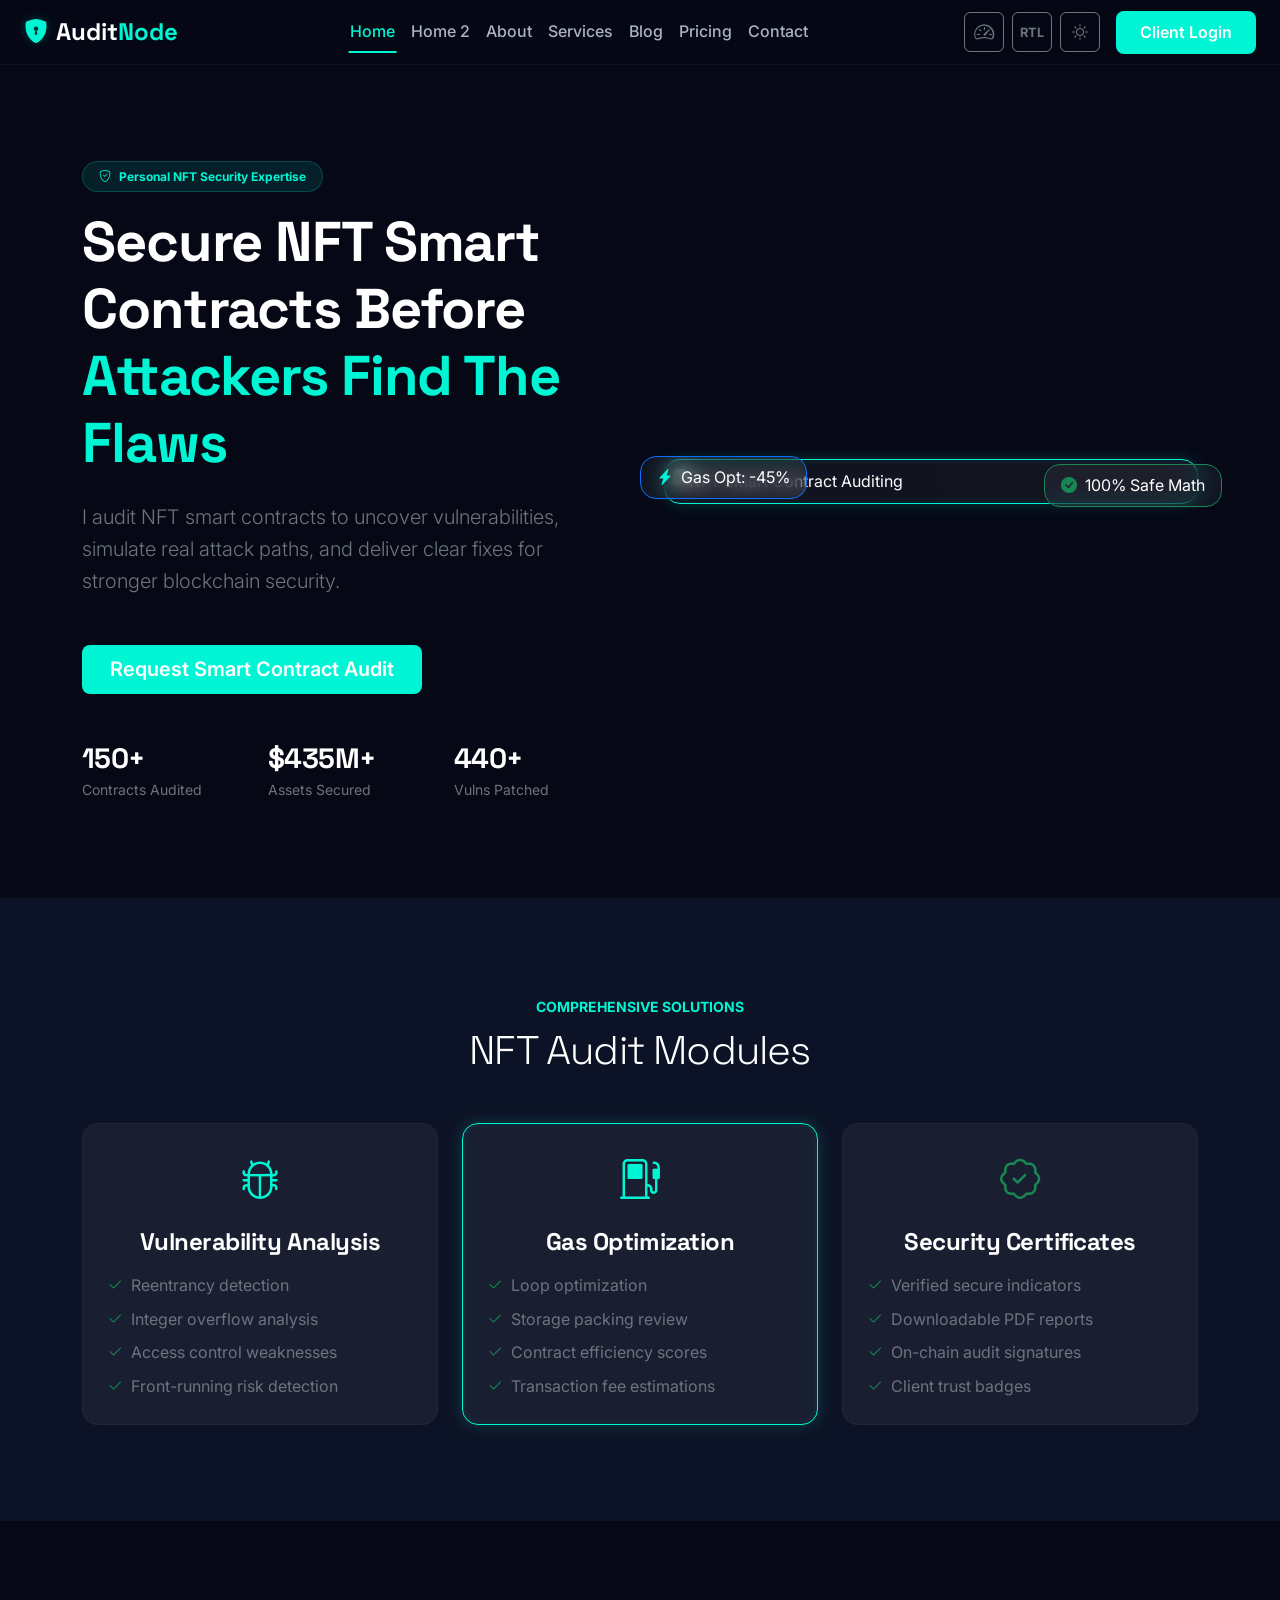
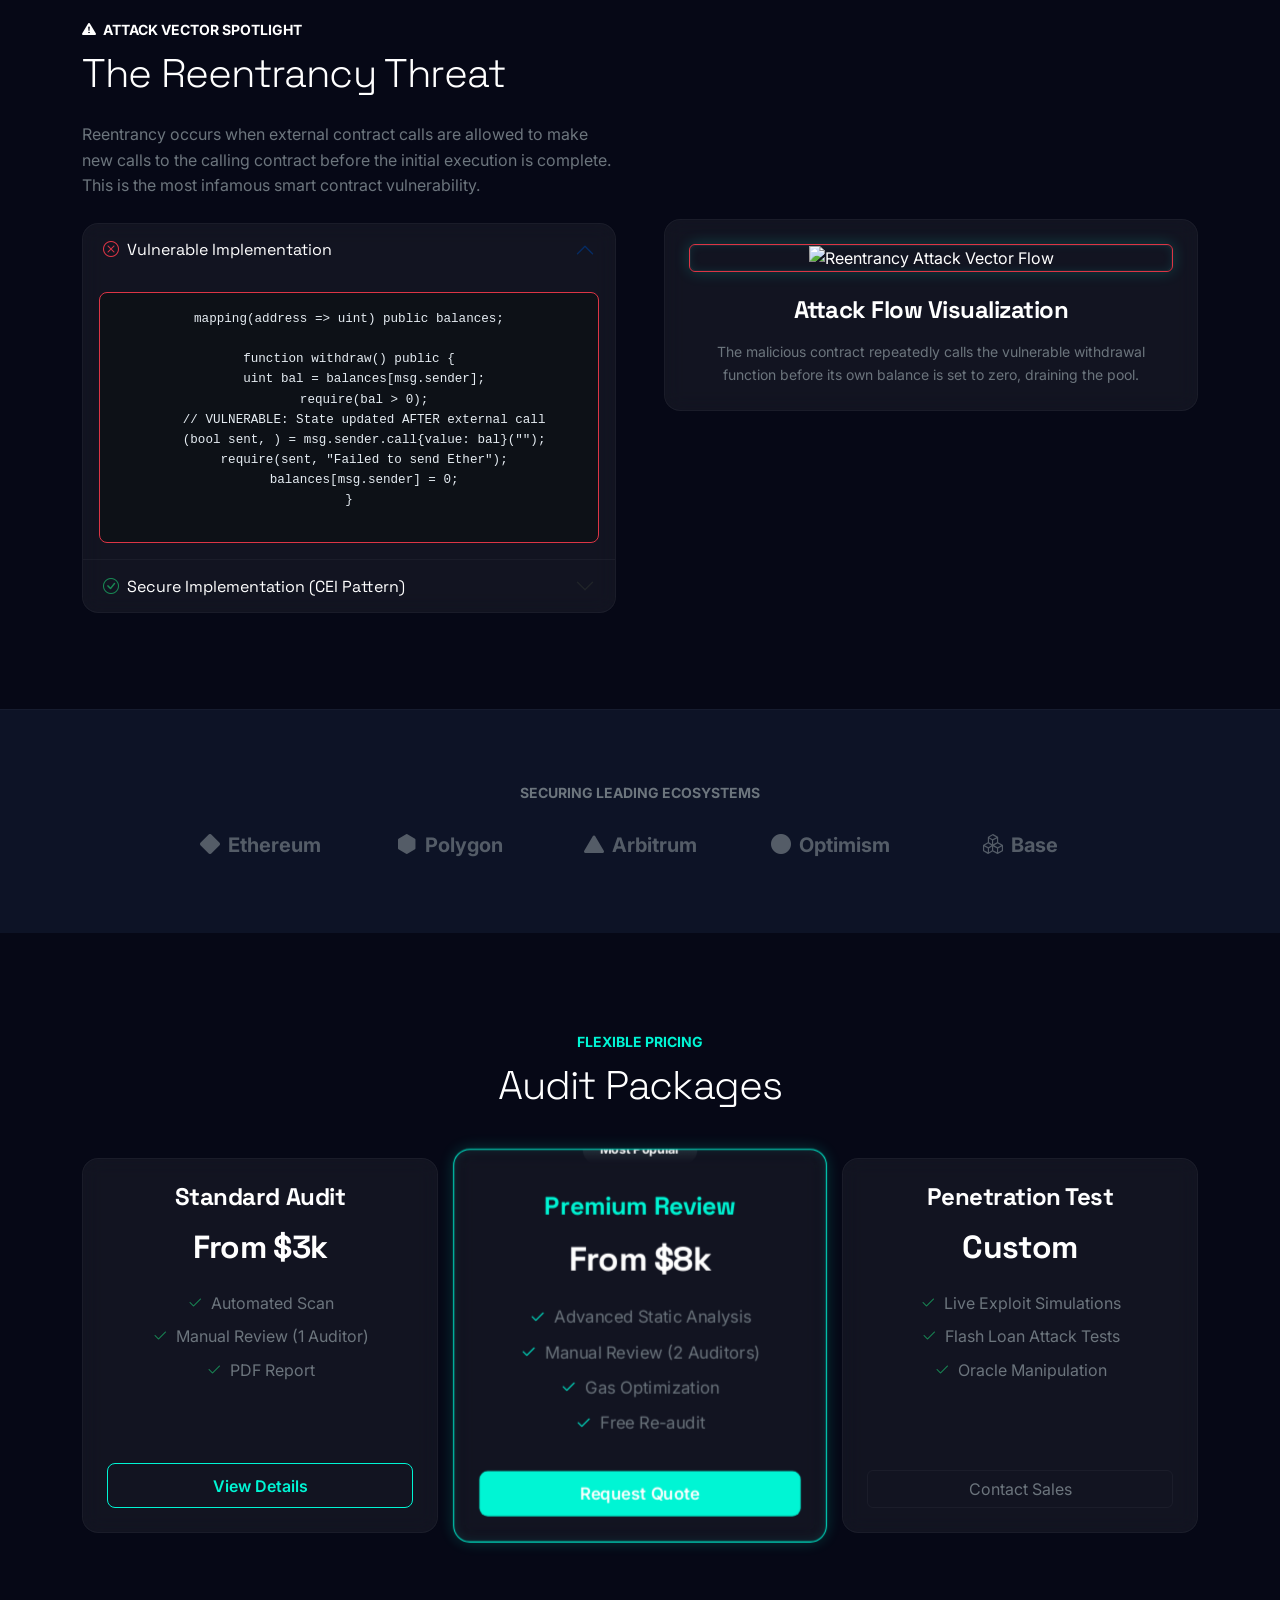
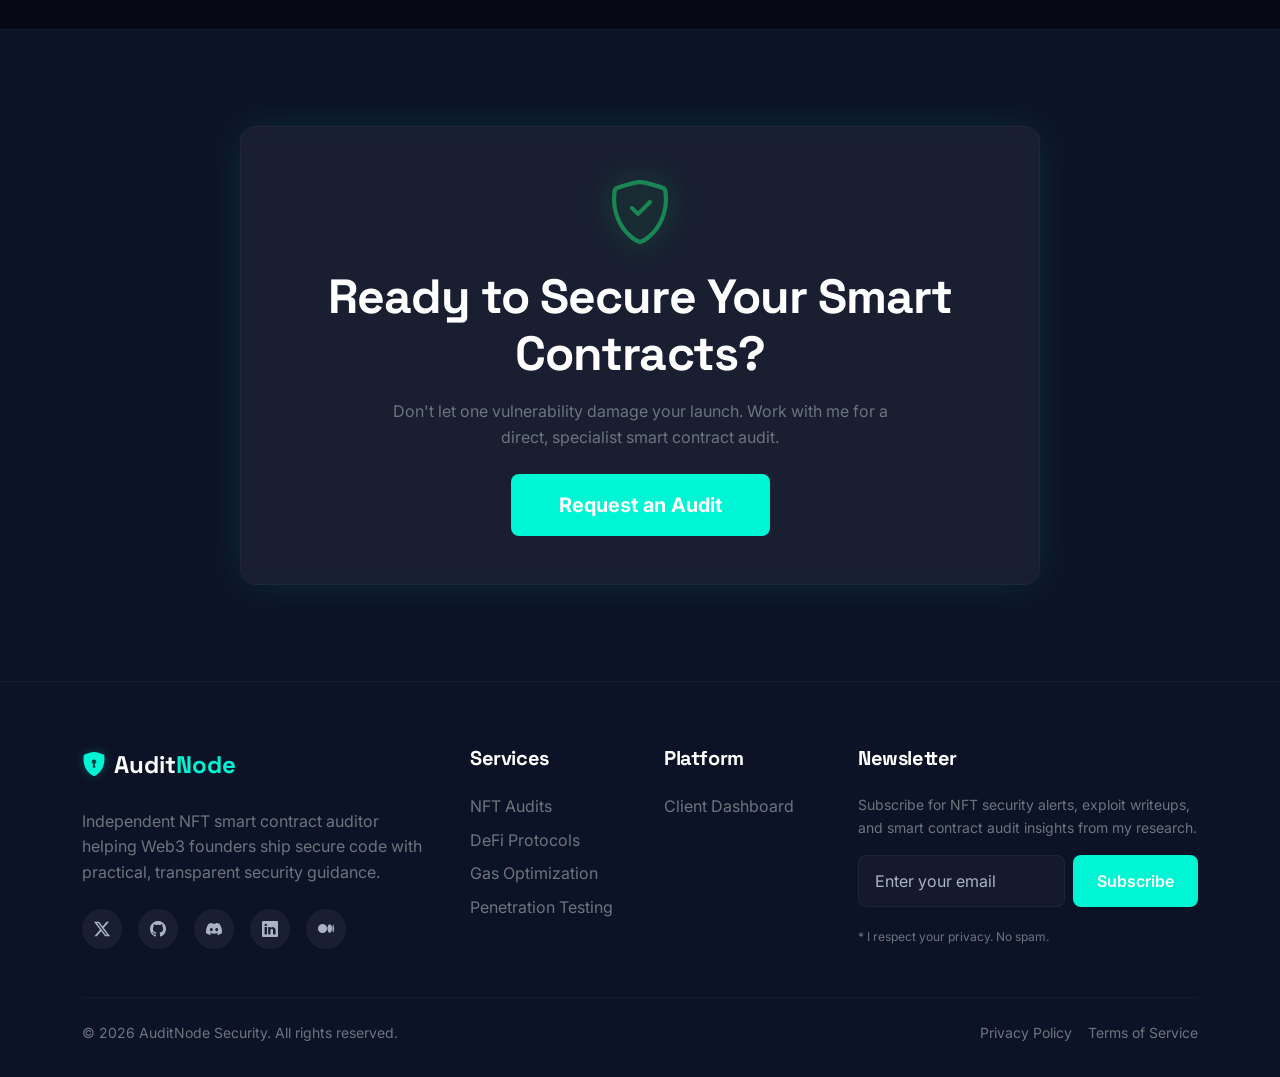
==== commit 2255ce2c: "Update site content and responsive navbar behavior" ====
--- a/index.html
+++ b/index.html
@@ -3,10 +3,10 @@
 <head>
     <meta charset="UTF-8">
     <meta name="viewport" content="width=device-width, initial-scale=1.0">
-    <title>Elite NFT Smart Contract Auditor | Web3 Security SaaS</title>
+    <title>Freelance NFT Smart Contract Auditor | AuditNode</title>
     
     <link rel="icon" type="image/svg+xml" href="favicon.svg">
-    <meta name="description" content="Professional NFT smart contract auditing with vulnerability analysis, reentrancy detection, gas optimization insights, and enterprise-grade blockchain security reporting.">
+    <meta name="description" content="Freelance NFT smart contract auditor helping founders detect vulnerabilities, prevent exploits, and strengthen blockchain security before launch.">
     
     <!-- Google Fonts -->
     <link rel="preconnect" href="https://fonts.googleapis.com">
@@ -69,17 +69,16 @@
             <div class="row align-items-center g-5">
                 <div class="col-lg-6 fade-up">
                     <div class="badge badge-soft-info mb-3 px-3 py-2 rounded-pill">
-                        <i class="bi bi-shield-check me-2"></i>Enterprise-Grade Blockchain Security
+                        <i class="bi bi-shield-check me-2"></i>Personal NFT Security Expertise
                     </div>
                     <h1 class="display-4 fw-bold mb-4">
                         Secure NFT Smart Contracts Before <span class="text-gradient">Attackers Find The Flaws</span>
                     </h1>
                     <p class="lead text-secondary mb-5">
-                        Professional NFT smart contract auditing with vulnerability analysis, reentrancy detection, gas optimization insights, and enterprise-grade blockchain security reporting.
+                        I audit NFT smart contracts to uncover vulnerabilities, simulate real attack paths, and deliver clear fixes for stronger blockchain security.
                     </p>
                     <div class="d-flex flex-wrap gap-3">
                         <a href="contact.html" class="btn btn-gradient btn-lg hero-cta-btn">Request Smart Contract Audit</a>
-                        <a href="dashboard.html" class="btn btn-outline-glow btn-lg hero-cta-btn"><i class="bi bi-speedometer2 me-2"></i>View Security Dashboard</a>
                     </div>
                     
                     <div class="row mt-5">
@@ -120,7 +119,7 @@
         <div class="container py-5">
             <div class="text-center mb-5 fade-up">
                 <span class="text-primary-accent fw-bold tracking-wide text-uppercase small">Comprehensive Solutions</span>
-                <h2 class="display-6 mt-2">Enterprise-Grade Audit Modules</h2>
+                <h2 class="display-6 mt-2">NFT Audit Modules</h2>
             </div>
             
             <div class="row g-4">
@@ -260,7 +259,7 @@
         <div class="container py-5">
             <div class="text-center mb-5 fade-up">
                 <span class="text-primary-accent fw-bold text-uppercase small">Flexible Pricing</span>
-                <h2 class="display-6 mt-2">Enterprise Security Packages</h2>
+                <h2 class="display-6 mt-2">Audit Packages</h2>
             </div>
             <div class="row g-4 justify-content-center">
                 <div class="col-lg-4 col-md-6 fade-up">
@@ -308,10 +307,10 @@
     <!-- New Section 3: Final CTA -->
     <section class="py-5 position-relative overflow-hidden bg-secondary-dark border-top border-secondary">
         <div class="container py-5 text-center position-relative z-index-2 fade-up">
-            <div class="glass-card p-5 border-secondary-accent mx-auto" style="max-width: 800px; box-shadow: 0 0 40px rgba(124, 58, 237, 0.1);">
+            <div class="glass-card p-5 border-secondary-accent mx-auto" style="max-width: 800px; box-shadow: 0 0 40px rgba(0, 245, 212, 0.1);">
                 <i class="bi bi-shield-check display-3 text-success mb-3 d-block" style="filter: drop-shadow(0 0 15px rgba(34, 197, 94, 0.5));"></i>
                 <h2 class="display-5 fw-bold mb-3">Ready to Secure Your Smart Contracts?</h2>
-                <p class="text-secondary mb-4 mx-auto" style="max-width: 500px;">Don't let a vulnerability destroy your project's reputation. Get an enterprise-grade security audit today.</p>
+                <p class="text-secondary mb-4 mx-auto" style="max-width: 500px;">Don't let one vulnerability damage your launch. Work with me for a direct, specialist smart contract audit.</p>
                 <div class="d-flex flex-column flex-sm-row justify-content-center gap-3">
                     <a href="contact.html" class="btn btn-gradient btn-lg px-5 py-3 fw-bold">Request an Audit</a>
                 </div>
@@ -327,7 +326,7 @@
                         <i class="bi bi-shield-lock-fill"></i>
                         <span>Audit<span class="text-primary-accent">Node</span></span>
                     </a>
-                    <p class="text-secondary mb-4">A world-class NFT smart contract security intelligence platform trusted by elite Web3 projects. We secure the future of decentralized finance and digital assets.</p>
+                    <p class="text-secondary mb-4">Independent NFT smart contract auditor helping Web3 founders ship secure code with practical, transparent security guidance.</p>
                     <div class="d-flex gap-3">
                         <a href="#" class="social-icon"><i class="bi bi-twitter-x"></i></a>
                         <a href="#" class="social-icon"><i class="bi bi-github"></i></a>
@@ -353,12 +352,12 @@
                 </div>
                 <div class="col-lg-4 col-md-4">
                     <h5 class="mb-4">Newsletter</h5>
-                    <p class="text-secondary small mb-3">Subscribe for the latest Web3 security alerts and vulnerability insights.</p>
+                    <p class="text-secondary small mb-3">Subscribe for NFT security alerts, exploit writeups, and smart contract audit insights from my research.</p>
                     <form class="d-flex gap-2 mb-3">
                         <input type="email" class="form-control form-control-glass" placeholder="Enter your email">
                         <button class="btn btn-gradient" type="button">Subscribe</button>
                     </form>
-                    <small class="text-secondary" style="font-size: 0.75rem;">* We respect your privacy. No spam.</small>
+                    <small class="text-secondary" style="font-size: 0.75rem;">* I respect your privacy. No spam.</small>
                 </div>
             </div>
             <div class="border-top border-secondary mt-5 pt-4 d-flex flex-column flex-md-row justify-content-between align-items-center">
@@ -389,7 +388,7 @@
                     "shape": { "type": "circle" },
                     "opacity": { "value": 0.2, "random": false },
                     "size": { "value": 3, "random": true },
-                    "line_linked": { "enable": true, "distance": 150, "color": "#7c3aed", "opacity": 0.2, "width": 1 },
+                    "line_linked": { "enable": true, "distance": 150, "color": "#00f5d4", "opacity": 0.2, "width": 1 },
                     "move": { "enable": true, "speed": 2, "direction": "none", "random": false, "straight": false, "out_mode": "out", "bounce": false }
                 },
                 "interactivity": {
--- a/assets/css/style.css
+++ b/assets/css/style.css
@@ -4,15 +4,15 @@
     --secondary-bg: #0d1326;
     --card-bg: rgba(255, 255, 255, 0.05);
     --primary-accent: #00f5d4;
-    --secondary-accent: #7c3aed;
+    --secondary-accent: #00f5d4;
     --alert-red: #ef4444;
     --warning: #f59e0b;
     --success: #22c55e;
     --text-primary: #ffffff;
     --text-secondary: #aab3c5;
-    --border-color: rgba(255, 255, 255, 0.08);
+    --border-color: rgba(255, 255, 255, 0.04);
     --glow-color: rgba(0, 245, 212, 0.24);
-    --gradient-accent: linear-gradient(135deg, #00f5d4, #7c3aed);
+    --gradient-accent: linear-gradient(135deg, #00f5d4, #00f5d4);
     --font-heading: 'Space Grotesk', sans-serif;
     --font-body: 'Inter', sans-serif;
     --navbar-bg: rgba(6, 8, 22, 0.8);
@@ -23,15 +23,15 @@
     --primary-bg: #f8fafc;
     --secondary-bg: #ffffff;
     --card-bg: #ffffff;
-    --primary-accent: #059669; /* Darker teal for contrast */
-    --secondary-accent: #6d28d9;
+    --primary-accent: #00f5d4;
+    --secondary-accent: #00f5d4;
     --alert-red: #dc2626;
     --warning: #d97706;
     --success: #16a34a;
     --text-primary: #0f172a;
     --text-secondary: #475569;
-    --border-color: rgba(0, 0, 0, 0.1);
-    --glow-color: rgba(5, 150, 105, 0.15);
+    --border-color: rgba(15, 23, 42, 0.08);
+    --glow-color: rgba(0, 245, 212, 0.24);
     --navbar-bg: rgba(255, 255, 255, 0.8);
     --sidebar-bg: rgba(255, 255, 255, 0.95);
 }
@@ -49,6 +49,16 @@
     line-height: 1.6;
     overflow-x: hidden;
     transition: background-color 0.3s ease, color 0.3s ease;
+}
+
+/* Softer section and utility borders for a cleaner visual style */
+.border,
+.border-top,
+.border-end,
+.border-bottom,
+.border-start,
+.border-secondary {
+    border-color: var(--border-color) !important;
 }
 
 h1, h2, h3, h4, h5, h6 {
@@ -175,7 +185,7 @@
     left: 0;
     width: 100%;
     height: 100%;
-    background: linear-gradient(135deg, #7c3aed, #00f5d4);
+    background: linear-gradient(135deg, #00f5d4, #00f5d4);
     z-index: -1;
     transition: opacity 0.3s ease;
     opacity: 0;
@@ -203,7 +213,7 @@
 
 /* Home hero CTA size consistency */
 .hero-cta-btn {
-    min-width: 265px;
+    width: min(100%, 340px);
     min-height: 48px;
     display: inline-flex;
     align-items: center;
@@ -515,6 +525,24 @@
         display: none;
     }
 
+    .navbar-glass .container-fluid {
+        position: relative;
+    }
+
+    .navbar-glass .navbar-collapse {
+        position: absolute;
+        top: 100%;
+        left: 0;
+        right: 0;
+        z-index: 1029;
+        background: var(--sidebar-bg);
+        border: 1px solid var(--border-color);
+        border-top: 0;
+        border-radius: 0 0 12px 12px;
+        padding: 0.75rem 1rem 1rem;
+        box-shadow: 0 14px 30px rgba(0, 0, 0, 0.25);
+    }
+
     .flexible-pricing-section .row.align-items-center {
         align-items: flex-start !important;
     }
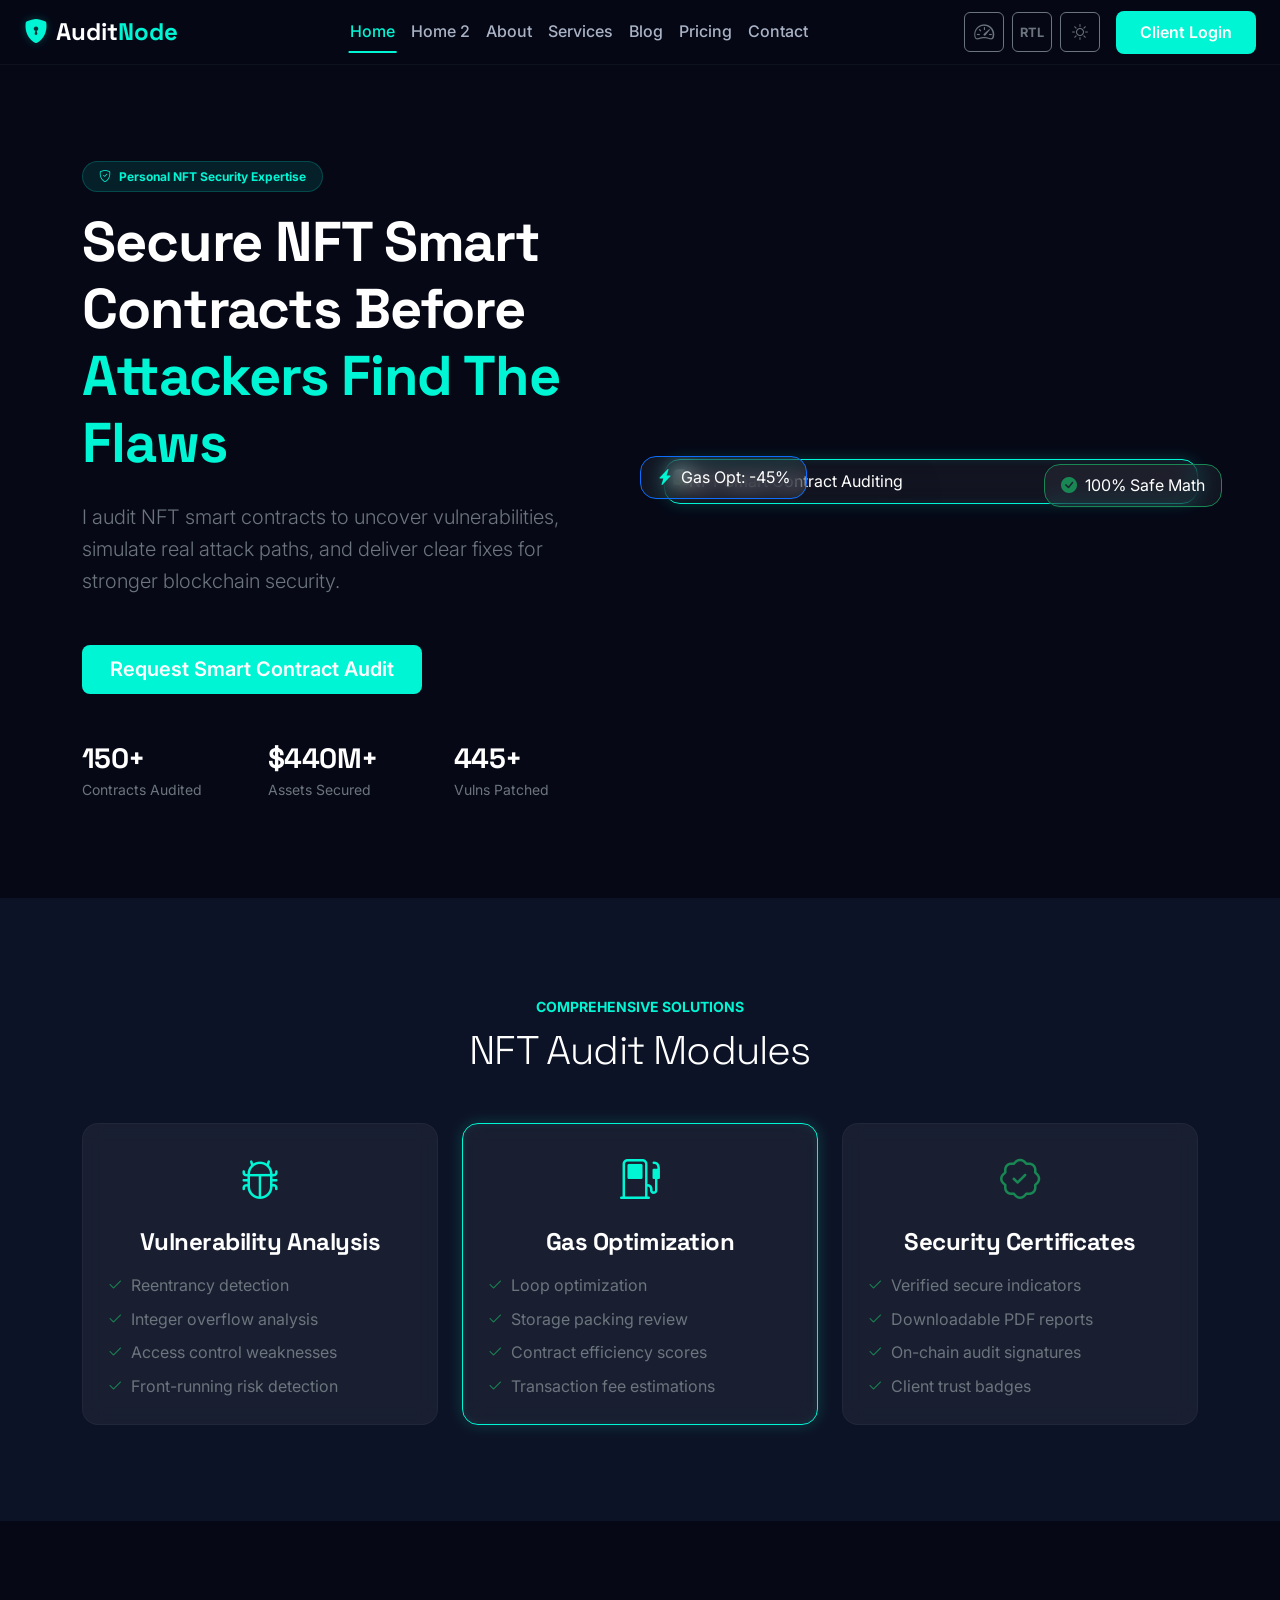
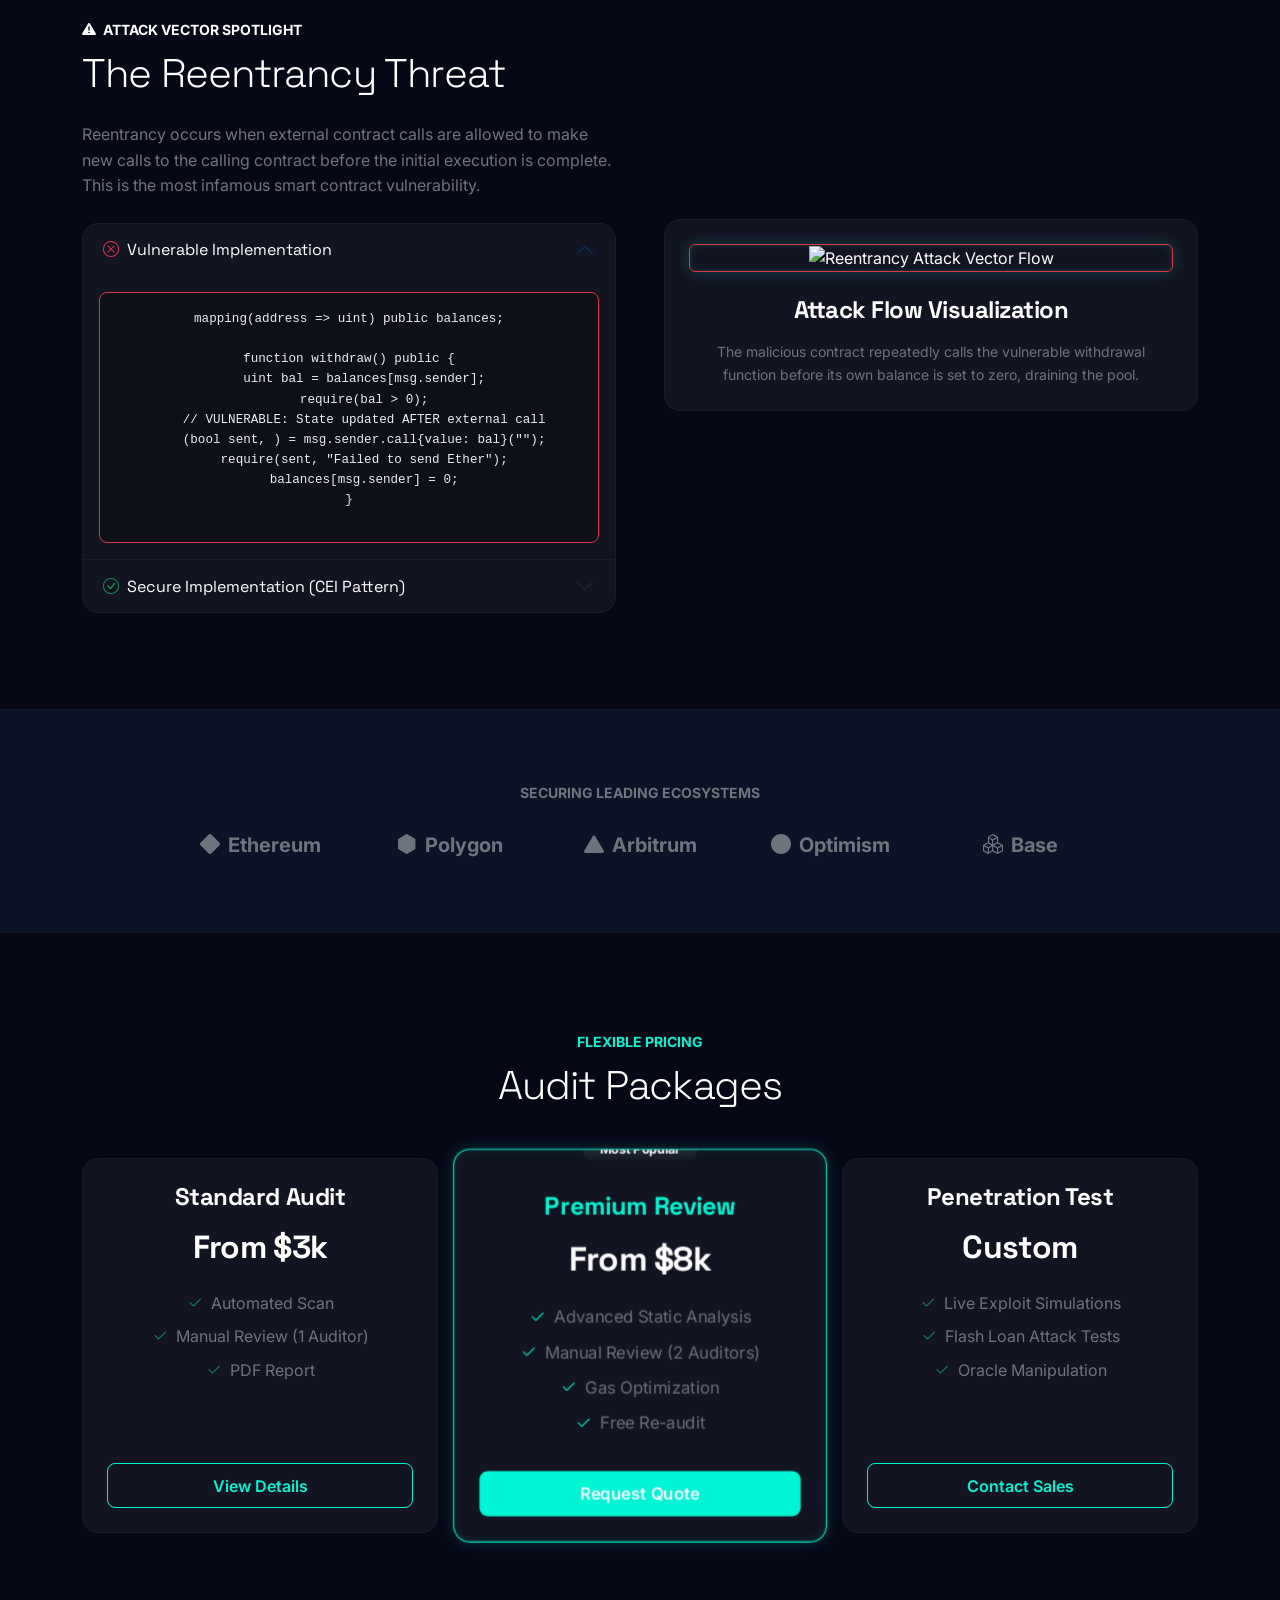
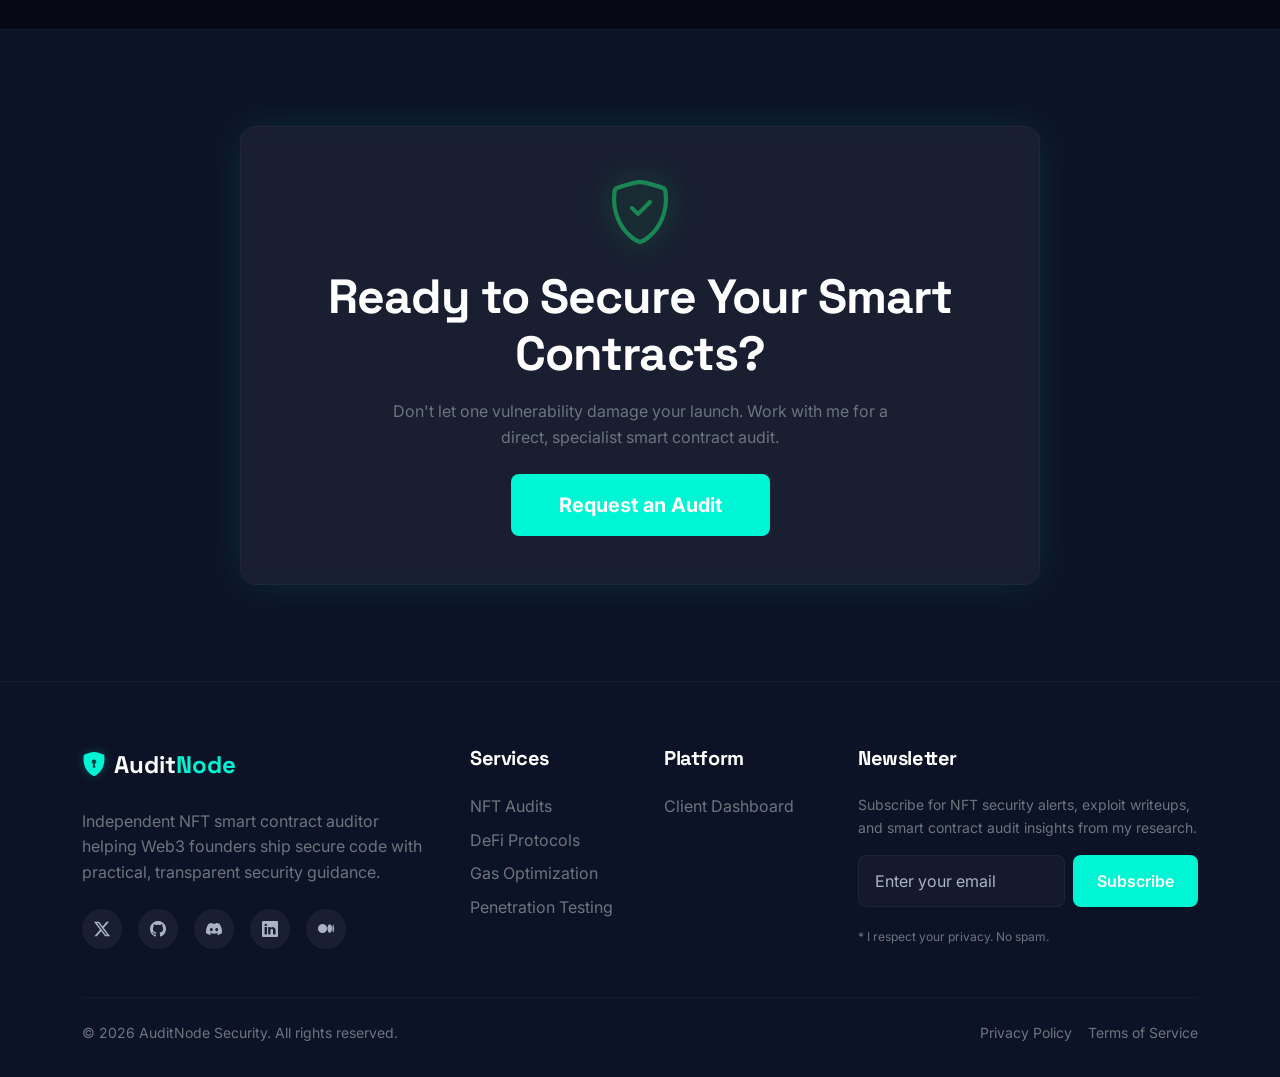
==== commit 186353dd: "Update UI components and fix responsive issues" ====
--- a/index.html
+++ b/index.html
@@ -297,7 +297,7 @@
                             <li class="mb-2"><i class="bi bi-check2 text-success me-2"></i>Flash Loan Attack Tests</li>
                             <li class="mb-2"><i class="bi bi-check2 text-success me-2"></i>Oracle Manipulation</li>
                         </ul>
-                        <a href="contact.html" class="btn btn-outline-secondary border-secondary w-100 mt-auto">Contact Sales</a>
+                        <a href="contact.html" class="btn btn-outline-glow w-100 mt-auto">Contact Sales</a>
                     </div>
                 </div>
             </div>
--- a/assets/css/dark-mode.css
+++ b/assets/css/dark-mode.css
@@ -2,3 +2,12 @@
 [data-theme="dark"] {
     /* Most dark styles are defined as default in style.css */
 }
+
+/* Fix for subtext blurring in dark mode */
+[data-theme="dark"] .text-secondary {
+    -webkit-font-smoothing: antialiased;
+    -moz-osx-font-smoothing: grayscale;
+    opacity: 1 !important;
+    filter: none !important;
+    text-shadow: none !important;
+}
